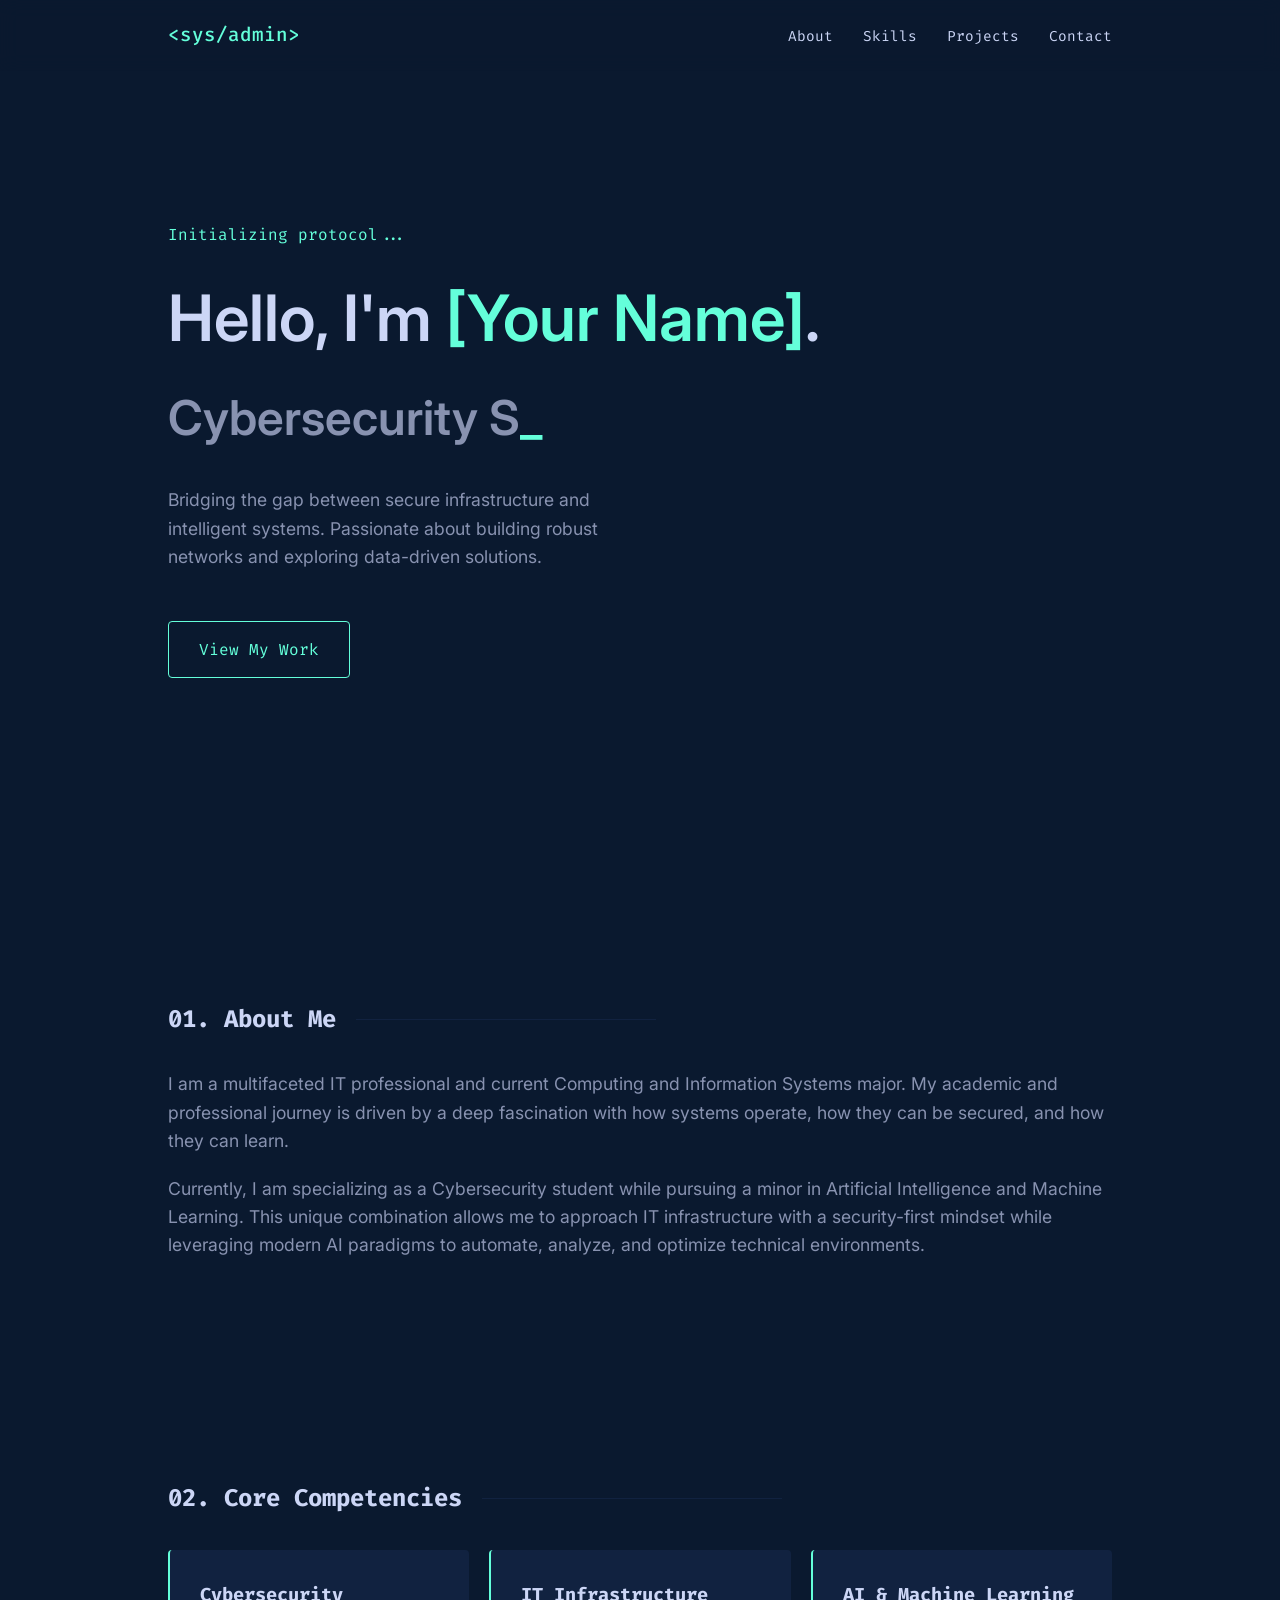
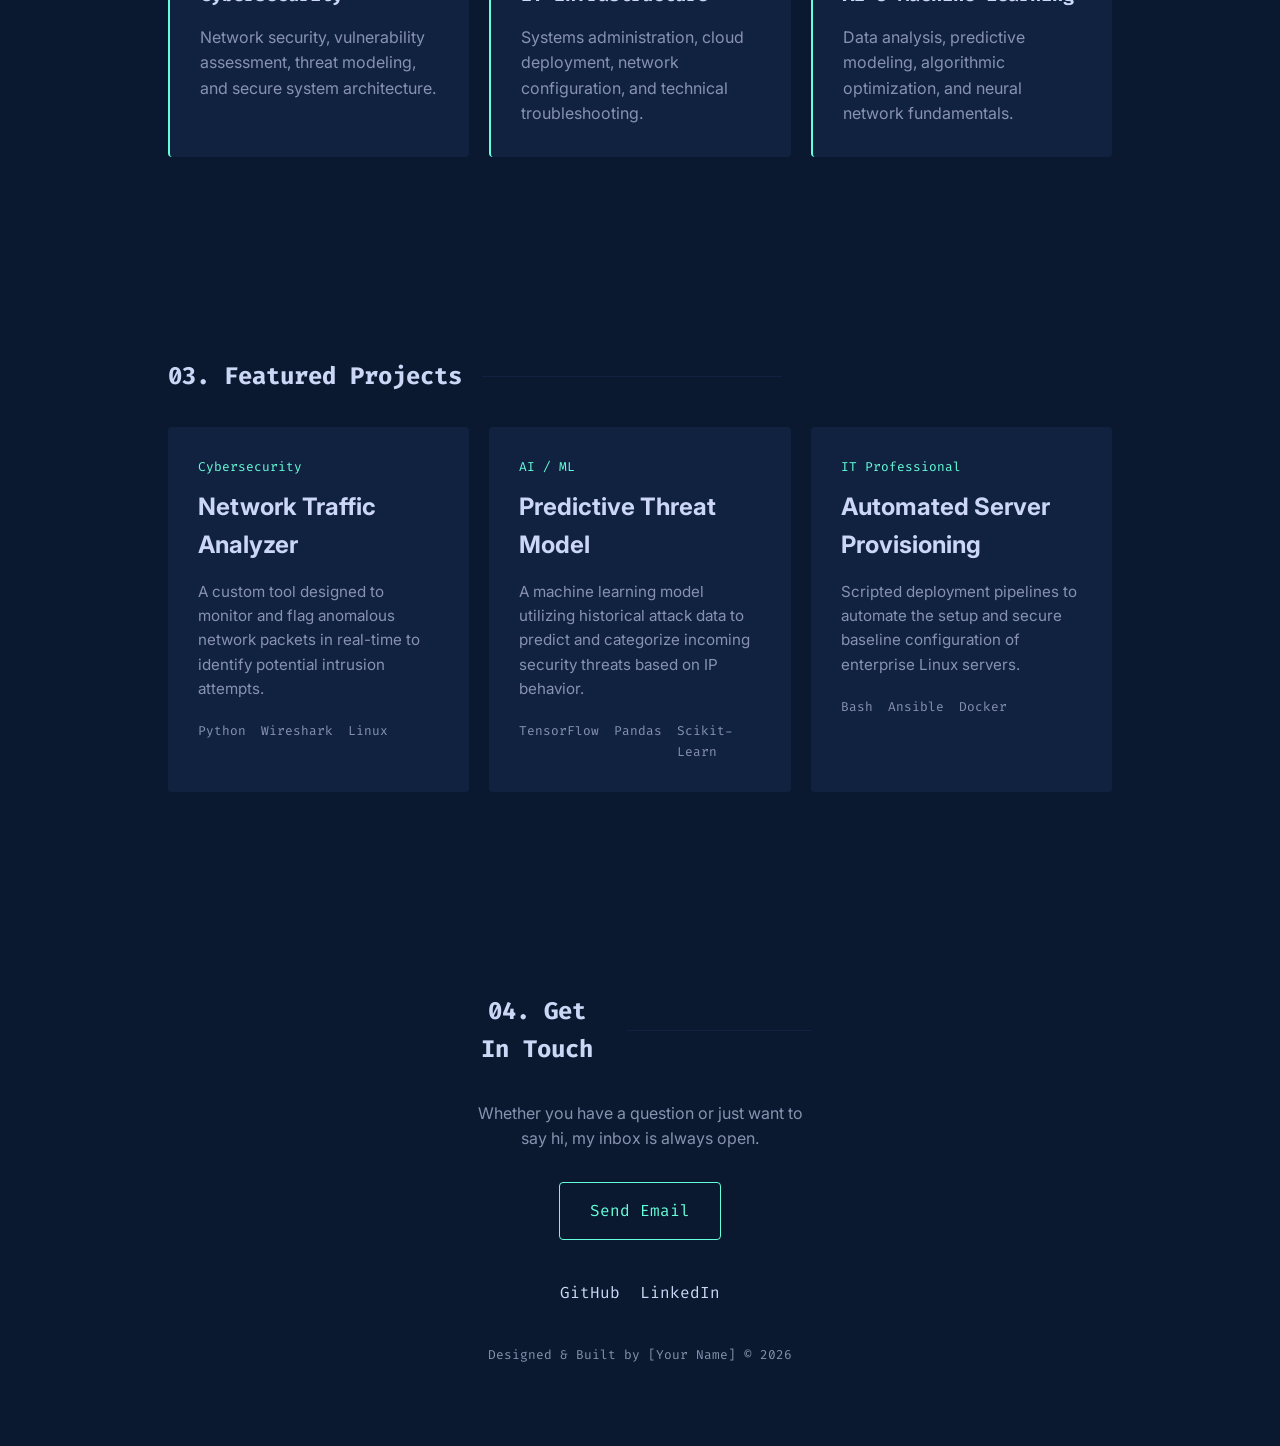
==== index.html @ fa355be0 "Add files via upload" ====
<!DOCTYPE html>
<html lang="en">
<head>
    <meta charset="UTF-8">
    <meta name="viewport" content="width=device-width, initial-scale=1.0">
    <title>Portfolio | Tech Professional</title>
    <link rel="stylesheet" href="style.css">
    <link href="https://fonts.googleapis.com/css2?family=Fira+Code:wght@400;500&family=Inter:wght@300;400;600&display=swap" rel="stylesheet">
</head>
<body>
    <nav class="navbar">
        <div class="nav-content">
            <div class="logo">&lt;sys/admin&gt;</div>
            <ul class="nav-links">
                <li><a href="#about">About</a></li>
                <li><a href="#skills">Skills</a></li>
                <li><a href="#projects">Projects</a></li>
                <li><a href="#contact">Contact</a></li>
            </ul>
        </div>
    </nav>

    <header id="home" class="hero">
        <div class="hero-content">
            <p class="greeting">Initializing protocol...</p>
            <h1 class="name">Hello, I'm <span class="highlight">[Your Name]</span>.</h1>
            <h2 class="role"><span id="typewriter"></span><span class="cursor">_</span></h2>
            <p class="summary">
                Bridging the gap between secure infrastructure and intelligent systems. 
                Passionate about building robust networks and exploring data-driven solutions.
            </p>
            <a href="#projects" class="btn">View My Work</a>
        </div>
    </header>

    <section id="about" class="section">
        <h2 class="section-title">01. About Me</h2>
        <div class="about-content">
            <div class="about-text">
                <p>I am a multifaceted IT professional and current Computing and Information Systems major. My academic and professional journey is driven by a deep fascination with how systems operate, how they can be secured, and how they can learn.</p>
                <p>Currently, I am specializing as a Cybersecurity student while pursuing a minor in Artificial Intelligence and Machine Learning. This unique combination allows me to approach IT infrastructure with a security-first mindset while leveraging modern AI paradigms to automate, analyze, and optimize technical environments.</p>
            </div>
        </div>
    </section>

    <section id="skills" class="section">
        <h2 class="section-title">02. Core Competencies</h2>
        <div class="skills-grid">
            <div class="skill-card">
                <h3>Cybersecurity</h3>
                <p>Network security, vulnerability assessment, threat modeling, and secure system architecture.</p>
            </div>
            <div class="skill-card">
                <h3>IT Infrastructure</h3>
                <p>Systems administration, cloud deployment, network configuration, and technical troubleshooting.</p>
            </div>
            <div class="skill-card">
                <h3>AI & Machine Learning</h3>
                <p>Data analysis, predictive modeling, algorithmic optimization, and neural network fundamentals.</p>
            </div>
        </div>
    </section>

    <section id="projects" class="section">
        <h2 class="section-title">03. Featured Projects</h2>
        <div class="projects-grid">
            <div class="project-card">
                <div class="project-content">
                    <p class="project-category">Cybersecurity</p>
                    <h3 class="project-title">Network Traffic Analyzer</h3>
                    <p class="project-desc">A custom tool designed to monitor and flag anomalous network packets in real-time to identify potential intrusion attempts.</p>
                    <ul class="project-tech">
                        <li>Python</li>
                        <li>Wireshark</li>
                        <li>Linux</li>
                    </ul>
                </div>
            </div>
            <div class="project-card">
                <div class="project-content">
                    <p class="project-category">AI / ML</p>
                    <h3 class="project-title">Predictive Threat Model</h3>
                    <p class="project-desc">A machine learning model utilizing historical attack data to predict and categorize incoming security threats based on IP behavior.</p>
                    <ul class="project-tech">
                        <li>TensorFlow</li>
                        <li>Pandas</li>
                        <li>Scikit-Learn</li>
                    </ul>
                </div>
            </div>
            <div class="project-card">
                <div class="project-content">
                    <p class="project-category">IT Professional</p>
                    <h3 class="project-title">Automated Server Provisioning</h3>
                    <p class="project-desc">Scripted deployment pipelines to automate the setup and secure baseline configuration of enterprise Linux servers.</p>
                    <ul class="project-tech">
                        <li>Bash</li>
                        <li>Ansible</li>
                        <li>Docker</li>
                    </ul>
                </div>
            </div>
        </div>
    </section>

    <footer id="contact">
        <h2 class="section-title">04. Get In Touch</h2>
        <p>Whether you have a question or just want to say hi, my inbox is always open.</p>
        <a href="mailto:your.email@example.com" class="btn">Send Email</a>
        
        <div class="social-links">
            <a href="https://github.com/yourusername" target="_blank" rel="noopener noreferrer">GitHub</a>
            <a href="https://linkedin.com/in/yourusername" target="_blank" rel="noopener noreferrer">LinkedIn</a>
        </div>
        
        <p class="copyright">
            Designed & Built by [Your Name] &copy; <span id="year"></span>
        </p>
    </footer>

    <script src="script.js"></script>
</body>
</html>
---- style.css ----
:root {
    --bg-color: #0a192f;
    --text-main: #ccd6f6;
    --text-muted: #8892b0;
    --accent: #64ffda;
    --card-bg: #112240;
    --font-mono: 'Fira Code', monospace;
    --font-sans: 'Inter', sans-serif;
}

* {
    margin: 0;
    padding: 0;
    box-sizing: border-box;
}

html {
    scroll-behavior: smooth;
}

body {
    background-color: var(--bg-color);
    color: var(--text-main);
    font-family: var(--font-sans);
    line-height: 1.6;
}

h1, h2, h3 {
    color: var(--text-main);
}

.highlight {
    color: var(--accent);
}

.section-title {
    font-family: var(--font-mono);
    font-size: 1.5rem;
    color: var(--text-main);
    margin-bottom: 2rem;
    display: flex;
    align-items: center;
}

.section-title::after {
    content: "";
    display: block;
    height: 1px;
    width: 300px;
    background-color: var(--card-bg);
    margin-left: 20px;
}

.section {
    padding: 100px 10%;
    max-width: 1200px;
    margin: 0 auto;
}

.navbar {
    position: fixed;
    top: 0;
    width: 100%;
    background-color: rgba(10, 25, 47, 0.9);
    backdrop-filter: blur(10px);
    z-index: 100;
    padding: 20px 0;
}

.nav-content {
    display: flex;
    justify-content: space-between;
    align-items: center;
    max-width: 1200px;
    margin: 0 auto;
    padding: 0 10%;
}

.logo {
    font-family: var(--font-mono);
    color: var(--accent);
    font-size: 1.2rem;
    font-weight: 500;
}

.nav-links {
    display: flex;
    list-style: none;
    gap: 30px;
}

.nav-links a {
    color: var(--text-main);
    text-decoration: none;
    font-family: var(--font-mono);
    font-size: 0.9rem;
    transition: color 0.3s;
}

.nav-links a:hover {
    color: var(--accent);
}

.hero {
    height: 100vh;
    display: flex;
    align-items: center;
    padding: 0 10%;
    max-width: 1200px;
    margin: 0 auto;
}

.hero-content {
    max-width: 700px;
}

.greeting {
    font-family: var(--font-mono);
    color: var(--accent);
    margin-bottom: 20px;
}

.name {
    font-size: 4rem;
    font-weight: 600;
    margin-bottom: 10px;
}

.role {
    font-size: 3rem;
    color: var(--text-muted);
    margin-bottom: 30px;
    font-weight: 600;
}

.cursor {
    color: var(--accent);
    animation: blink 1s step-start infinite;
}

@keyframes blink {
    50% { opacity: 0; }
}

.summary {
    color: var(--text-muted);
    font-size: 1.1rem;
    margin-bottom: 50px;
    max-width: 500px;
}

.btn {
    display: inline-block;
    padding: 15px 30px;
    border: 1px solid var(--accent);
    color: var(--accent);
    text-decoration: none;
    font-family: var(--font-mono);
    border-radius: 4px;
    transition: all 0.3s;
}

.btn:hover {
    background-color: rgba(100, 255, 218, 0.1);
}

.about-text {
    color: var(--text-muted);
    font-size: 1.1rem;
}

.about-text p {
    margin-bottom: 20px;
}

.skills-grid {
    display: grid;
    grid-template-columns: repeat(auto-fit, minmax(300px, 1fr));
    gap: 20px;
}

.skill-card {
    background-color: var(--card-bg);
    padding: 30px;
    border-radius: 4px;
    border-left: 2px solid var(--accent);
}

.skill-card h3 {
    margin-bottom: 15px;
    font-family: var(--font-mono);
}

.skill-card p {
    color: var(--text-muted);
}

.projects-grid {
    display: grid;
    grid-template-columns: repeat(auto-fit, minmax(300px, 1fr));
    gap: 20px;
}

.project-card {
    background-color: var(--card-bg);
    padding: 30px;
    border-radius: 4px;
    transition: transform 0.3s;
}

.project-card:hover {
    transform: translateY(-5px);
}

.project-category {
    font-family: var(--font-mono);
    color: var(--accent);
    font-size: 0.8rem;
    margin-bottom: 10px;
}

.project-title {
    font-size: 1.5rem;
    margin-bottom: 15px;
}

.project-desc {
    color: var(--text-muted);
    margin-bottom: 20px;
    font-size: 0.95rem;
}

.project-tech {
    display: flex;
    gap: 15px;
    list-style: none;
    font-family: var(--font-mono);
    font-size: 0.8rem;
    color: var(--text-muted);
}

footer {
    text-align: center;
    padding: 100px 10% 50px;
    max-width: 600px;
    margin: 0 auto;
}

footer p {
    color: var(--text-muted);
    margin-bottom: 30px;
}

.social-links {
    margin: 40px 0;
    display: flex;
    justify-content: center;
    gap: 20px;
}

.social-links a {
    color: var(--text-main);
    text-decoration: none;
    font-family: var(--font-mono);
    transition: color 0.3s;
}

.social-links a:hover {
    color: var(--accent);
}

.copyright {
    font-family: var(--font-mono);
    font-size: 0.8rem;
}

@media (max-width: 768px) {
    .nav-links { display: none; }
    .name { font-size: 3rem; }
    .role { font-size: 2rem; }
    .section-title::after { width: 100px; }
}
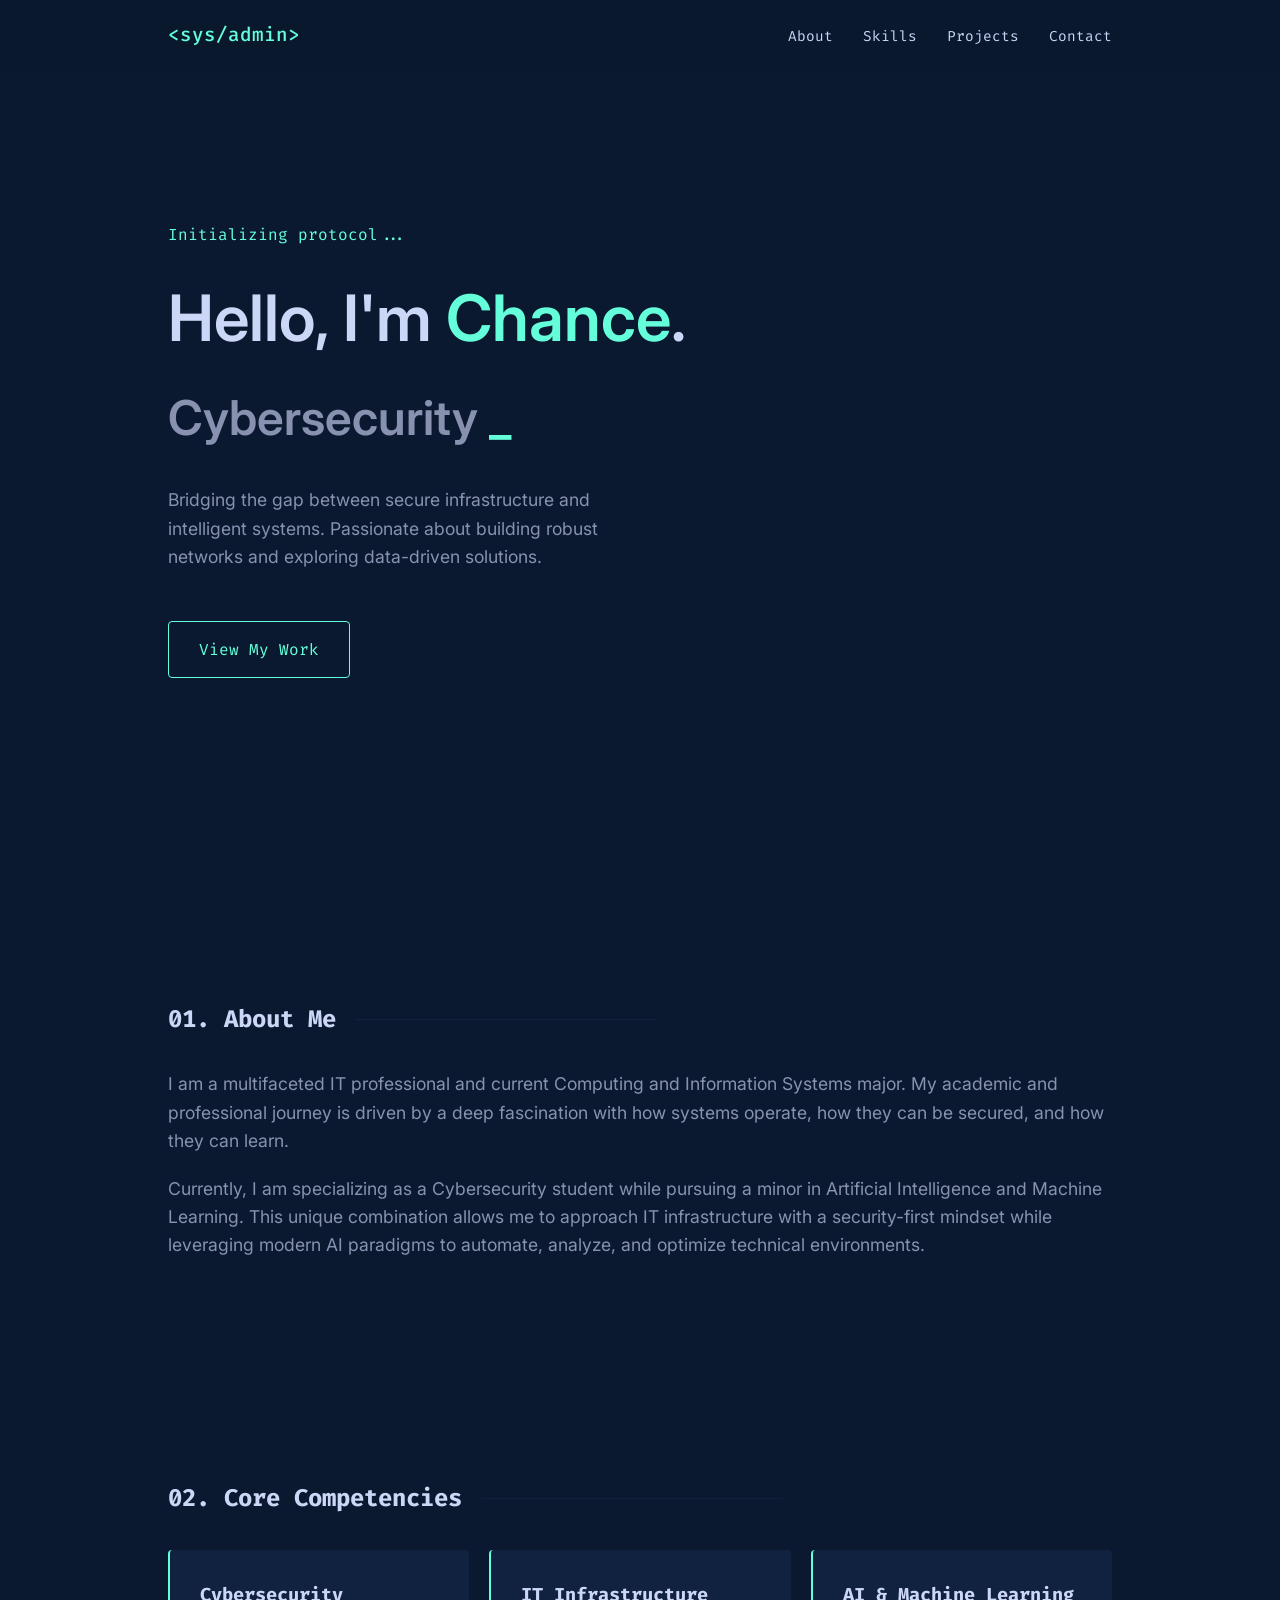
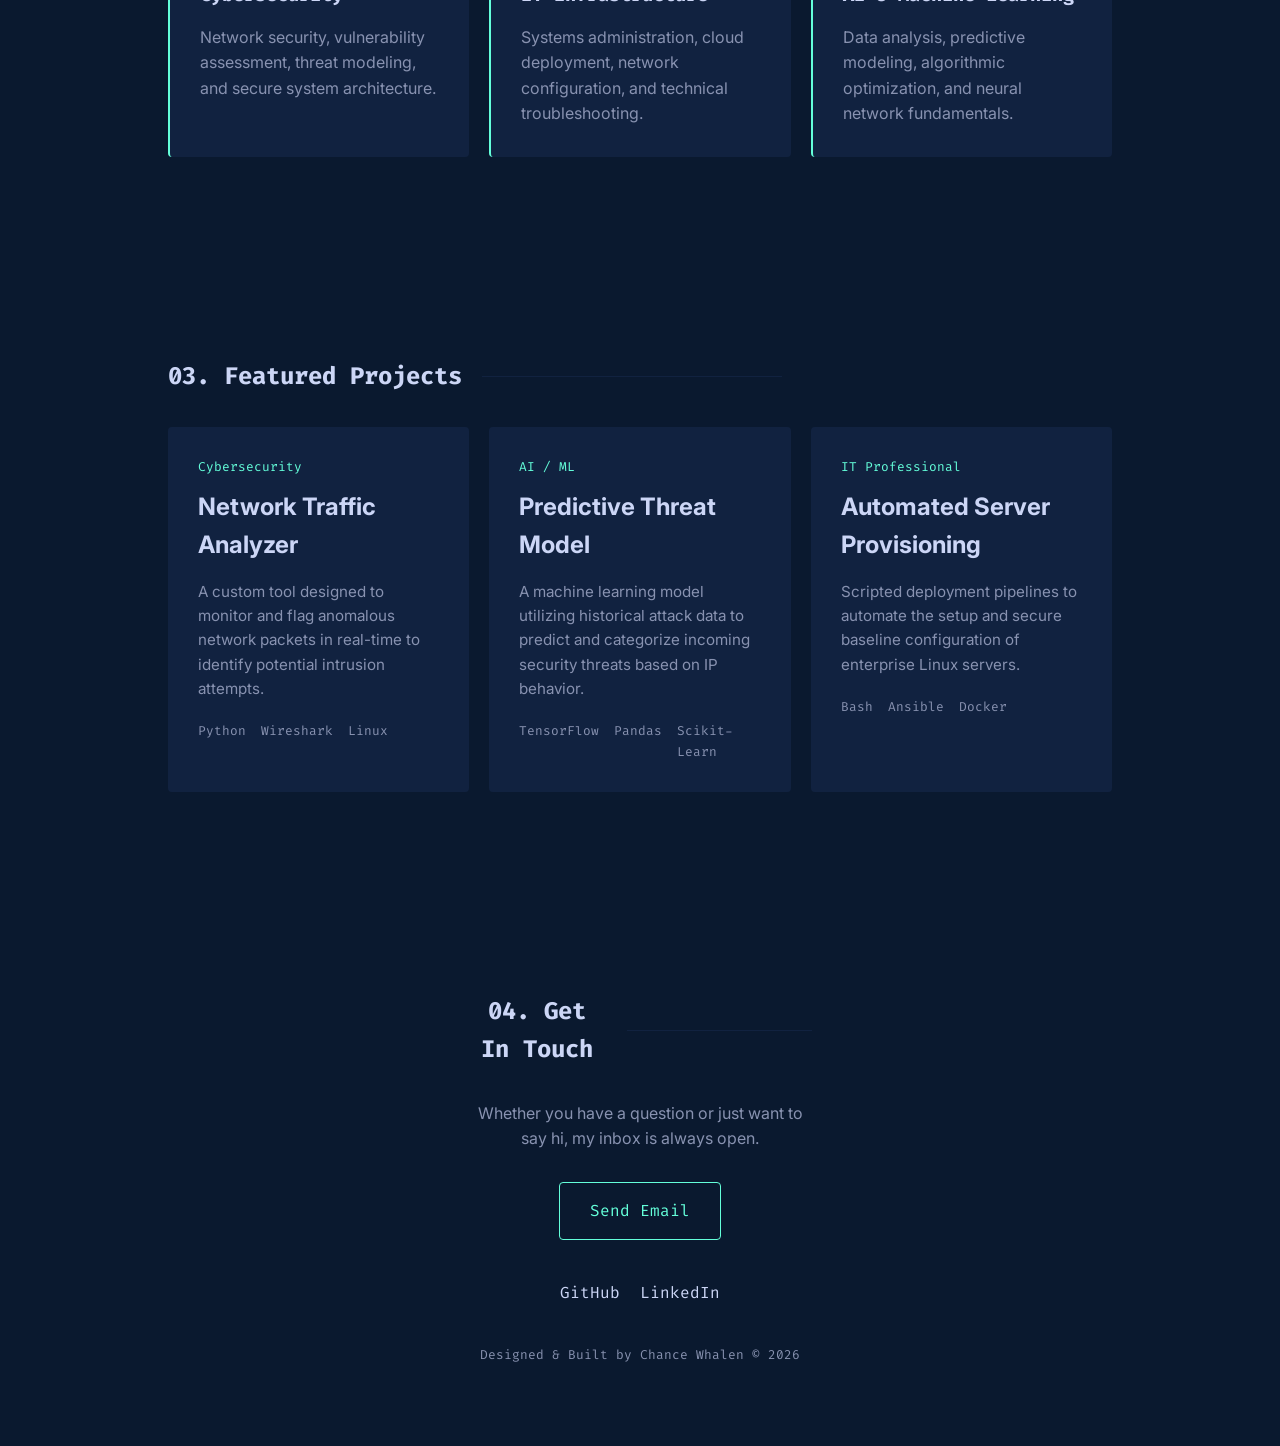
==== commit d564e075: "Add files via upload" ====
--- a/index.html
+++ b/index.html
@@ -23,7 +23,7 @@
     <header id="home" class="hero">
         <div class="hero-content">
             <p class="greeting">Initializing protocol...</p>
-            <h1 class="name">Hello, I'm <span class="highlight">[Your Name]</span>.</h1>
+            <h1 class="name">Hello, I'm <span class="highlight">Chance</span>.</h1>
             <h2 class="role"><span id="typewriter"></span><span class="cursor">_</span></h2>
             <p class="summary">
                 Bridging the gap between secure infrastructure and intelligent systems. 
@@ -106,15 +106,15 @@
     <footer id="contact">
         <h2 class="section-title">04. Get In Touch</h2>
         <p>Whether you have a question or just want to say hi, my inbox is always open.</p>
-        <a href="mailto:your.email@example.com" class="btn">Send Email</a>
+        <a href="mailto:ingersoll.chance@gmail.com" class="btn">Send Email</a>
         
         <div class="social-links">
-            <a href="https://github.com/yourusername" target="_blank" rel="noopener noreferrer">GitHub</a>
-            <a href="https://linkedin.com/in/yourusername" target="_blank" rel="noopener noreferrer">LinkedIn</a>
+            <a href="https://github.com/chance-ing" target="_blank" rel="noopener noreferrer">GitHub</a>
+            <a href="https://linkedin.com/in/chancewhalen" target="_blank" rel="noopener noreferrer">LinkedIn</a>
         </div>
         
         <p class="copyright">
-            Designed & Built by [Your Name] &copy; <span id="year"></span>
+            Designed & Built by Chance Whalen &copy; <span id="year"></span>
         </p>
     </footer>
 
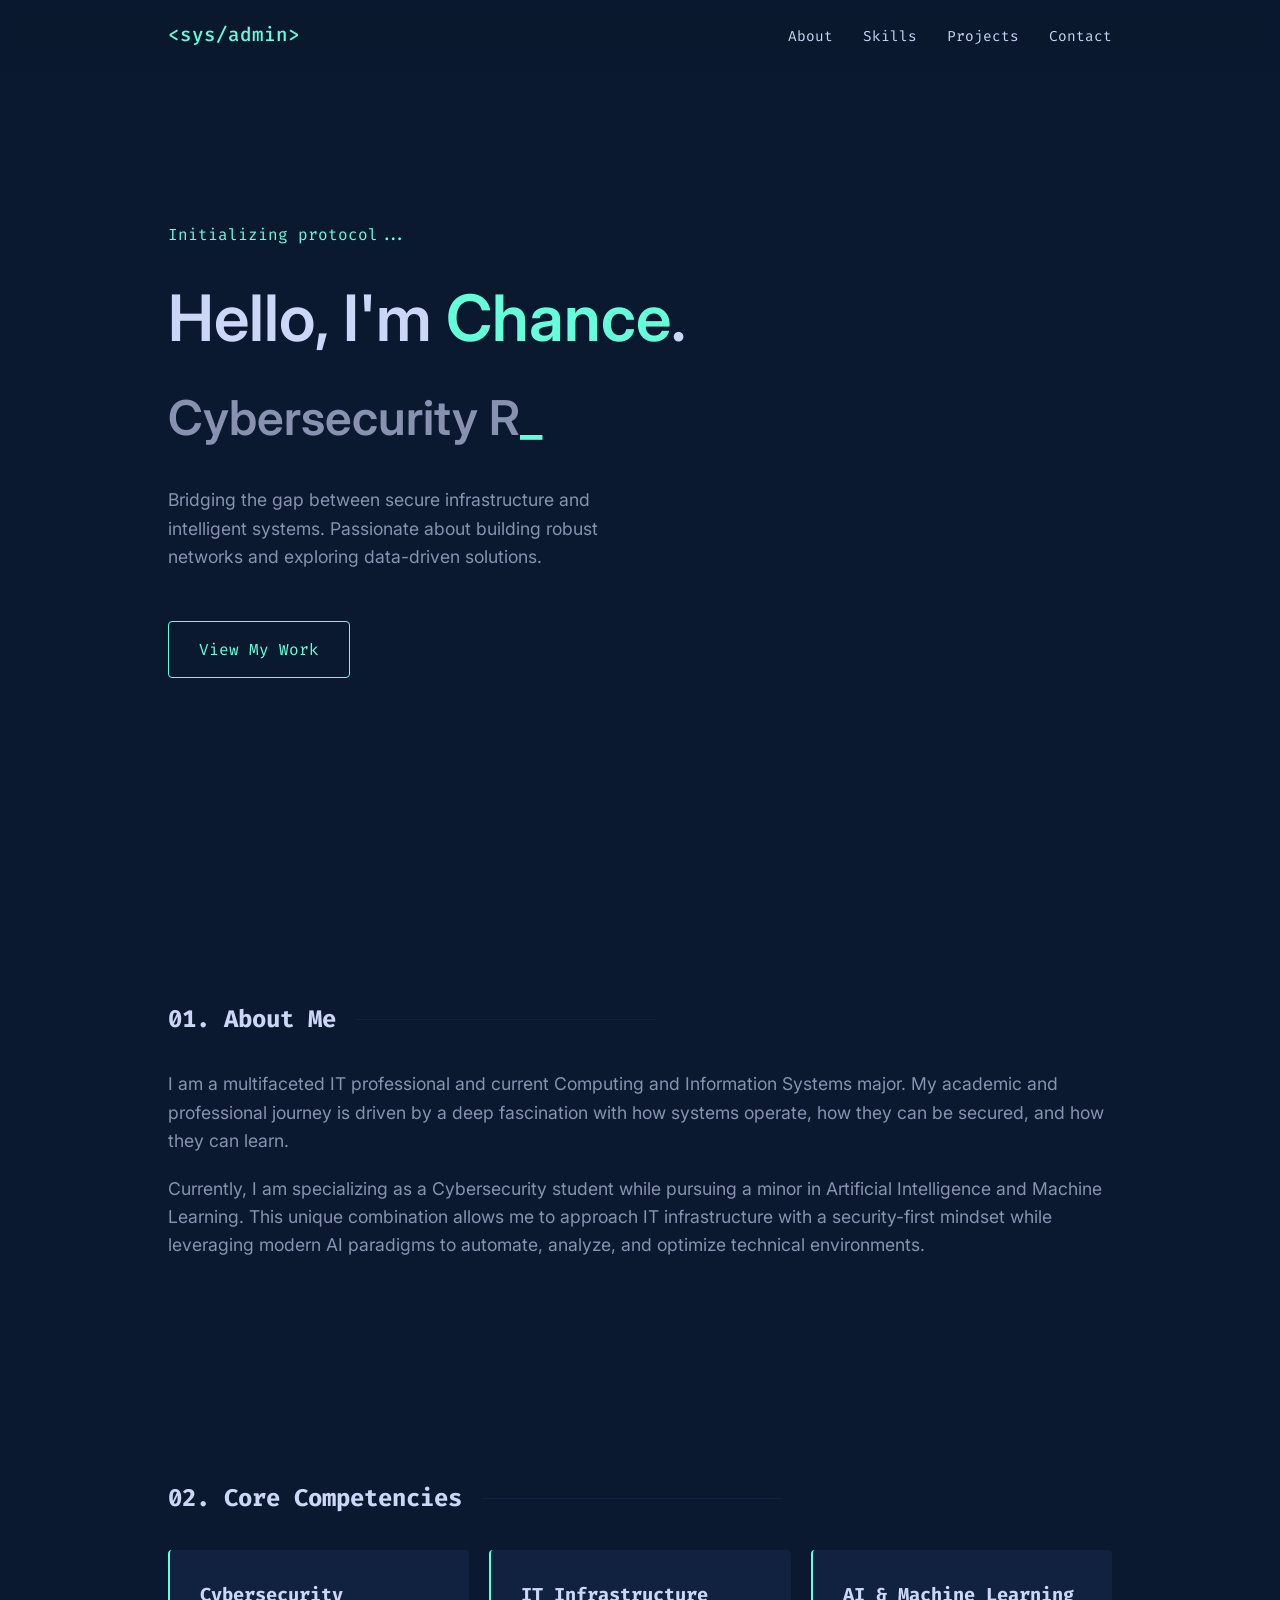
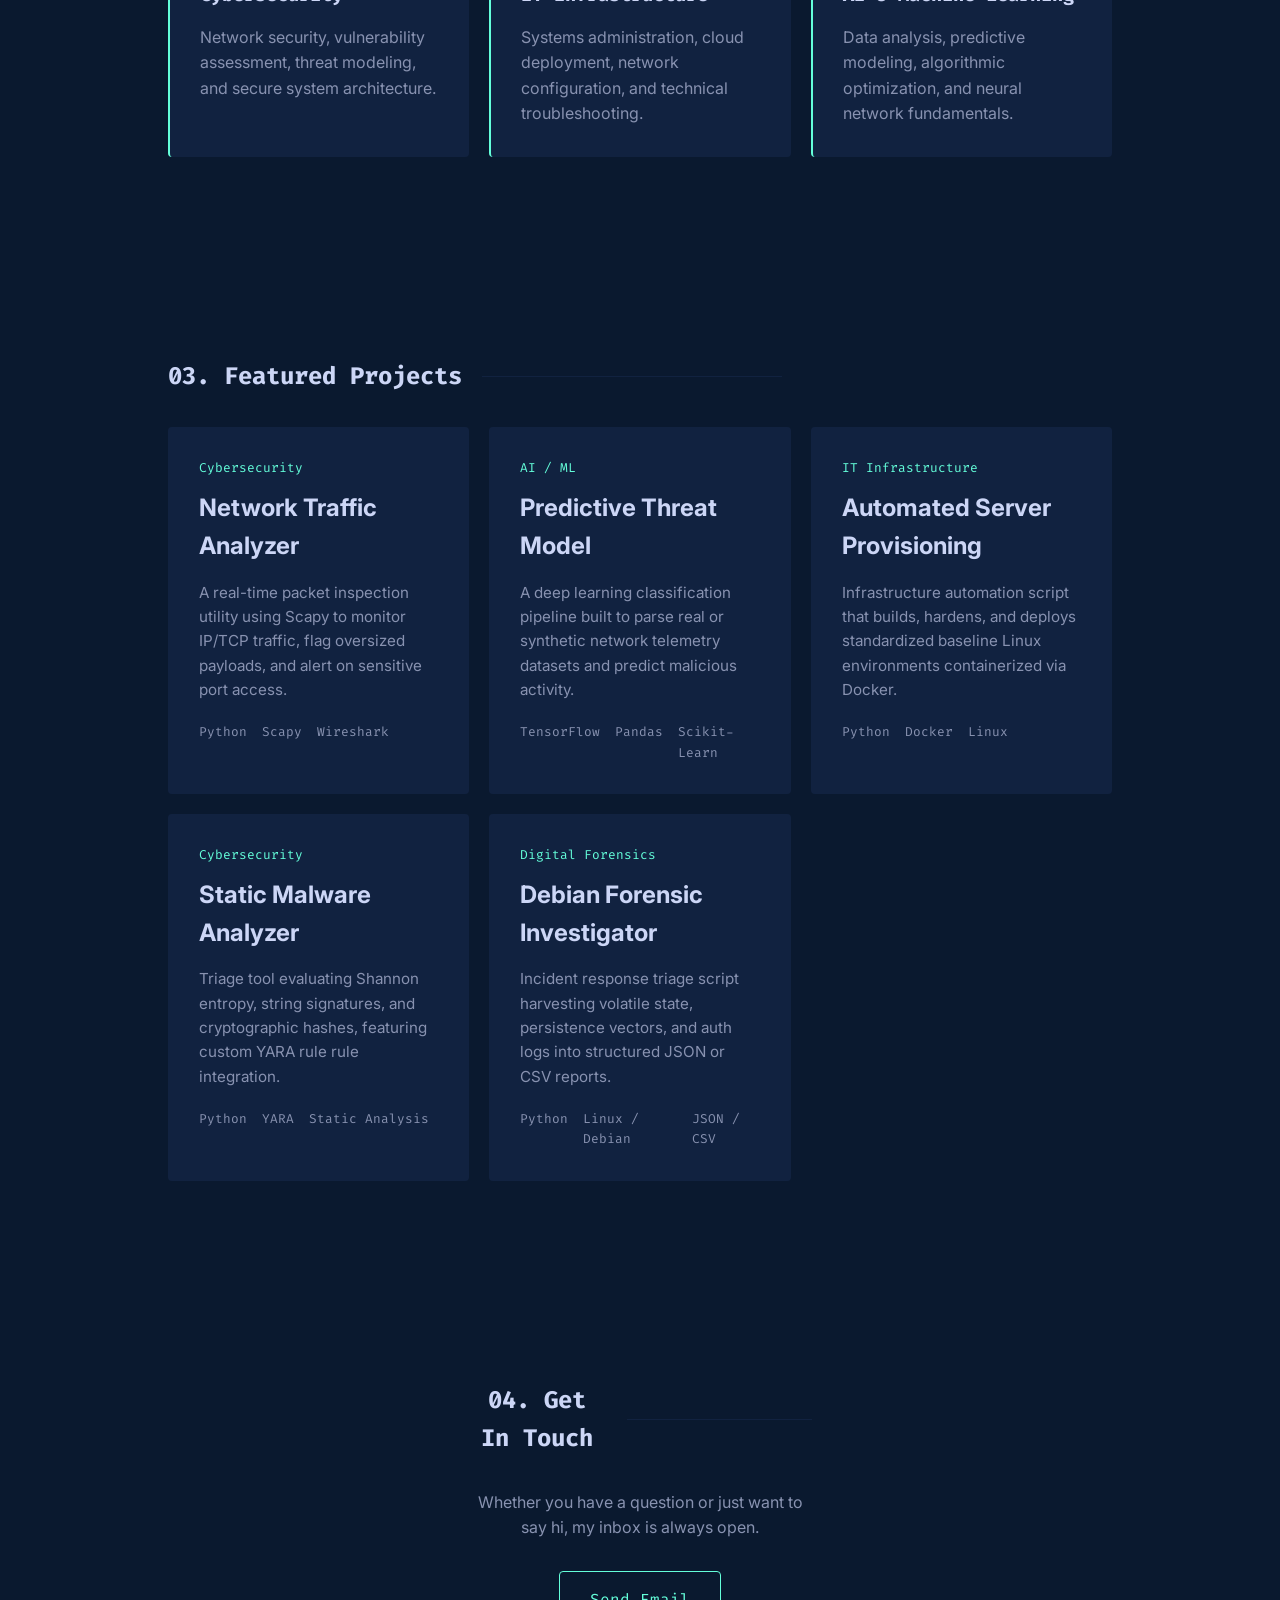
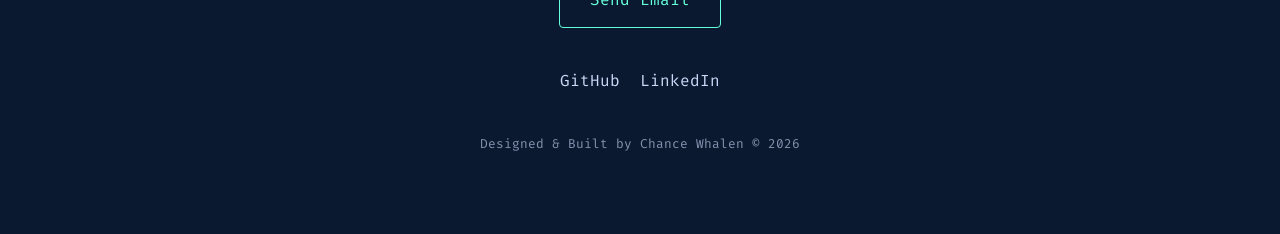
==== commit bee66637: "Add files via upload" ====
--- a/index.html
+++ b/index.html
@@ -64,42 +64,72 @@
     <section id="projects" class="section">
         <h2 class="section-title">03. Featured Projects</h2>
         <div class="projects-grid">
-            <div class="project-card">
+            
+            <a href="https://github.com/Chance-Ing/Network-Analyzer" target="_blank" rel="noopener noreferrer" class="project-card">
                 <div class="project-content">
                     <p class="project-category">Cybersecurity</p>
                     <h3 class="project-title">Network Traffic Analyzer</h3>
-                    <p class="project-desc">A custom tool designed to monitor and flag anomalous network packets in real-time to identify potential intrusion attempts.</p>
+                    <p class="project-desc">A real-time packet inspection utility using Scapy to monitor IP/TCP traffic, flag oversized payloads, and alert on sensitive port access.</p>
                     <ul class="project-tech">
                         <li>Python</li>
+                        <li>Scapy</li>
                         <li>Wireshark</li>
-                        <li>Linux</li>
                     </ul>
                 </div>
-            </div>
-            <div class="project-card">
+            </a>
+
+            <a href="https://github.com/Chance-Ing/Predictive-Threat-Model" target="_blank" rel="noopener noreferrer" class="project-card">
                 <div class="project-content">
                     <p class="project-category">AI / ML</p>
                     <h3 class="project-title">Predictive Threat Model</h3>
-                    <p class="project-desc">A machine learning model utilizing historical attack data to predict and categorize incoming security threats based on IP behavior.</p>
+                    <p class="project-desc">A deep learning classification pipeline built to parse real or synthetic network telemetry datasets and predict malicious activity.</p>
                     <ul class="project-tech">
                         <li>TensorFlow</li>
                         <li>Pandas</li>
                         <li>Scikit-Learn</li>
                     </ul>
                 </div>
-            </div>
-            <div class="project-card">
+            </a>
+
+            <a href="https://github.com/Chance-Ing/Automated-Secure-Server-Provisioner" target="_blank" rel="noopener noreferrer" class="project-card">
                 <div class="project-content">
-                    <p class="project-category">IT Professional</p>
+                    <p class="project-category">IT Infrastructure</p>
                     <h3 class="project-title">Automated Server Provisioning</h3>
-                    <p class="project-desc">Scripted deployment pipelines to automate the setup and secure baseline configuration of enterprise Linux servers.</p>
+                    <p class="project-desc">Infrastructure automation script that builds, hardens, and deploys standardized baseline Linux environments containerized via Docker.</p>
                     <ul class="project-tech">
-                        <li>Bash</li>
-                        <li>Ansible</li>
+                        <li>Python</li>
                         <li>Docker</li>
+                        <li>Linux</li>
                     </ul>
                 </div>
-            </div>
+            </a>
+
+            <a href="https://github.com/Chance-Ing/Malware-Analyzer" target="_blank" rel="noopener noreferrer" class="project-card">
+                <div class="project-content">
+                    <p class="project-category">Cybersecurity</p>
+                    <h3 class="project-title">Static Malware Analyzer</h3>
+                    <p class="project-desc">Triage tool evaluating Shannon entropy, string signatures, and cryptographic hashes, featuring custom YARA rule rule integration.</p>
+                    <ul class="project-tech">
+                        <li>Python</li>
+                        <li>YARA</li>
+                        <li>Static Analysis</li>
+                    </ul>
+                </div>
+            </a>
+
+            <a href="https://github.com/Chance-Ing/Linux-Forensic-Tool" target="_blank" rel="noopener noreferrer" class="project-card">
+                <div class="project-content">
+                    <p class="project-category">Digital Forensics</p>
+                    <h3 class="project-title">Debian Forensic Investigator</h3>
+                    <p class="project-desc">Incident response triage script harvesting volatile state, persistence vectors, and auth logs into structured JSON or CSV reports.</p>
+                    <ul class="project-tech">
+                        <li>Python</li>
+                        <li>Linux / Debian</li>
+                        <li>JSON / CSV</li>
+                    </ul>
+                </div>
+            </a>
+
         </div>
     </section>
 
--- a/style.css
+++ b/style.css
@@ -200,16 +200,23 @@
     grid-template-columns: repeat(auto-fit, minmax(300px, 1fr));
     gap: 20px;
 }
+a.project-card {
+    text-decoration: none;
+    color: inherit;
+    display: block;
+}
 
 .project-card {
     background-color: var(--card-bg);
     padding: 30px;
     border-radius: 4px;
-    transition: transform 0.3s;
+    transition: transform 0.3s, border-color 0.3s;
+    border: 1px solid transparent;
 }
 
 .project-card:hover {
     transform: translateY(-5px);
+    border-color: var(--accent);
 }
 
 .project-category {
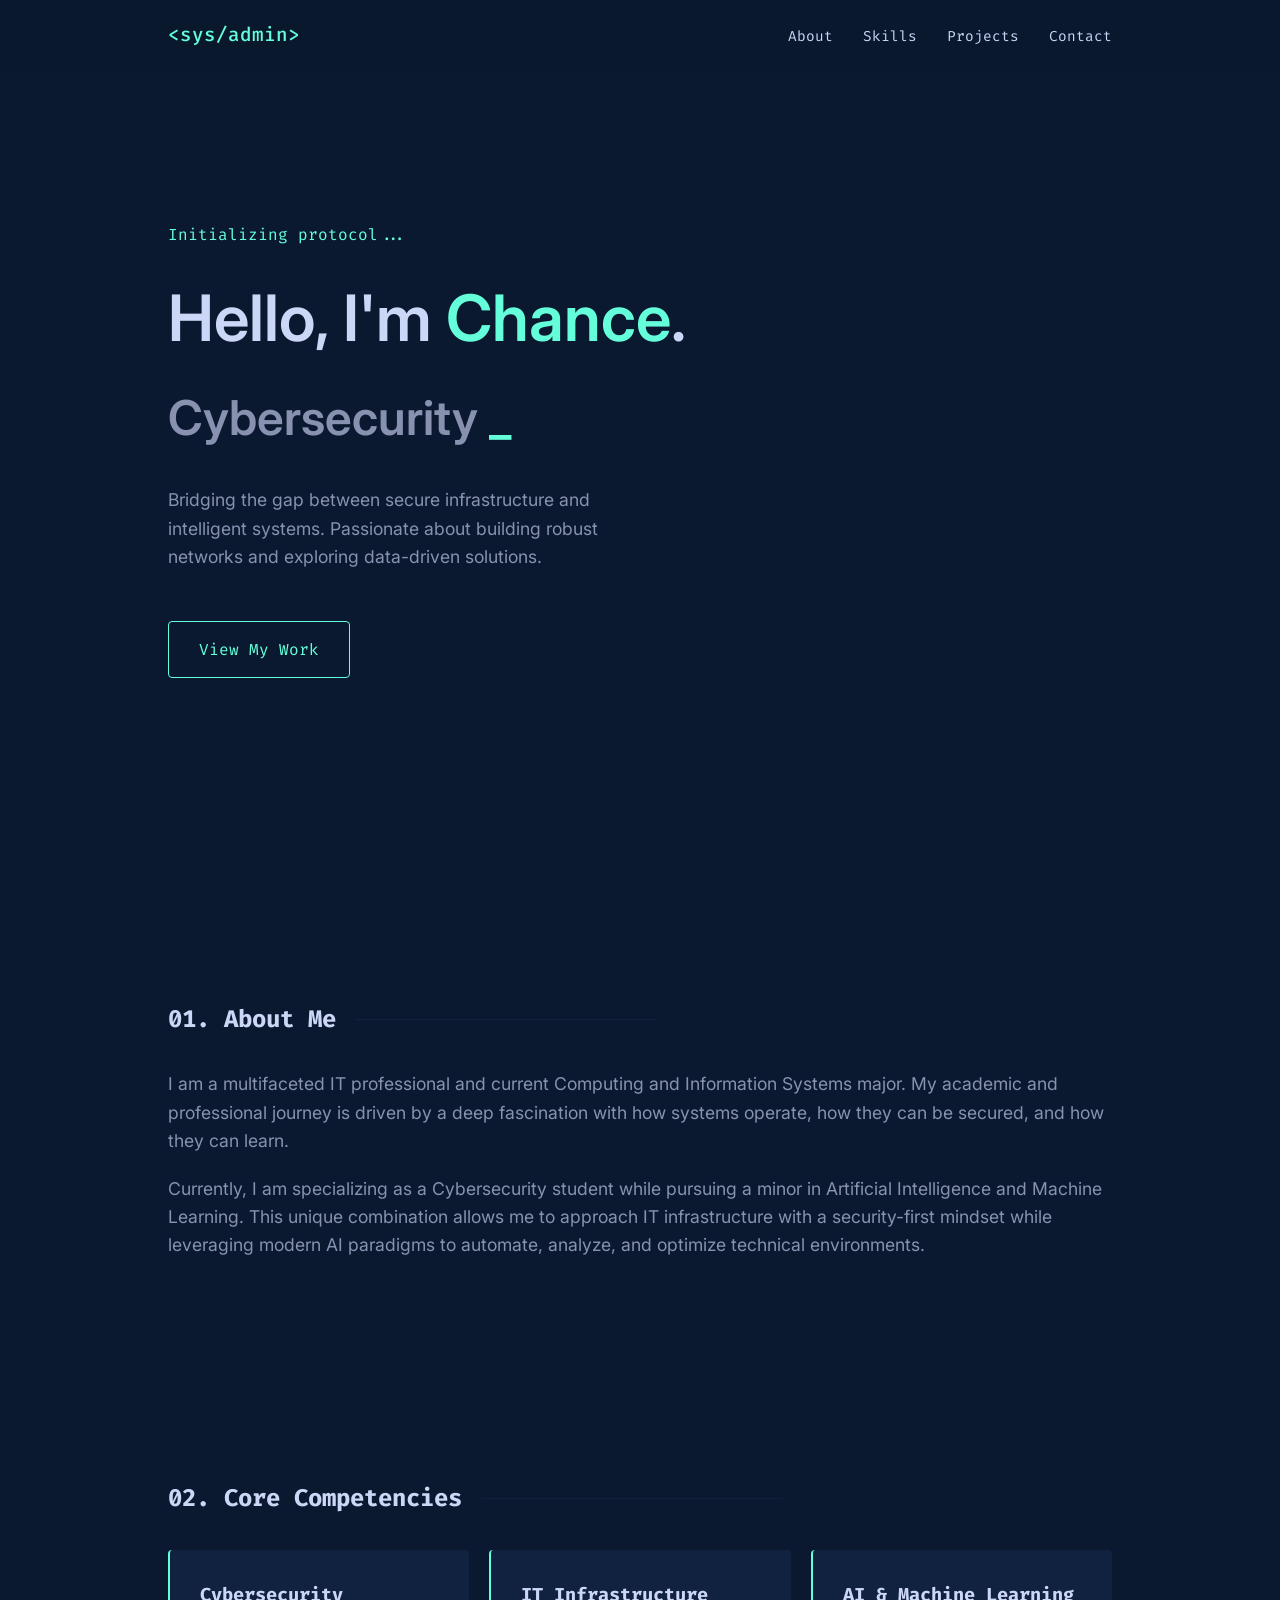
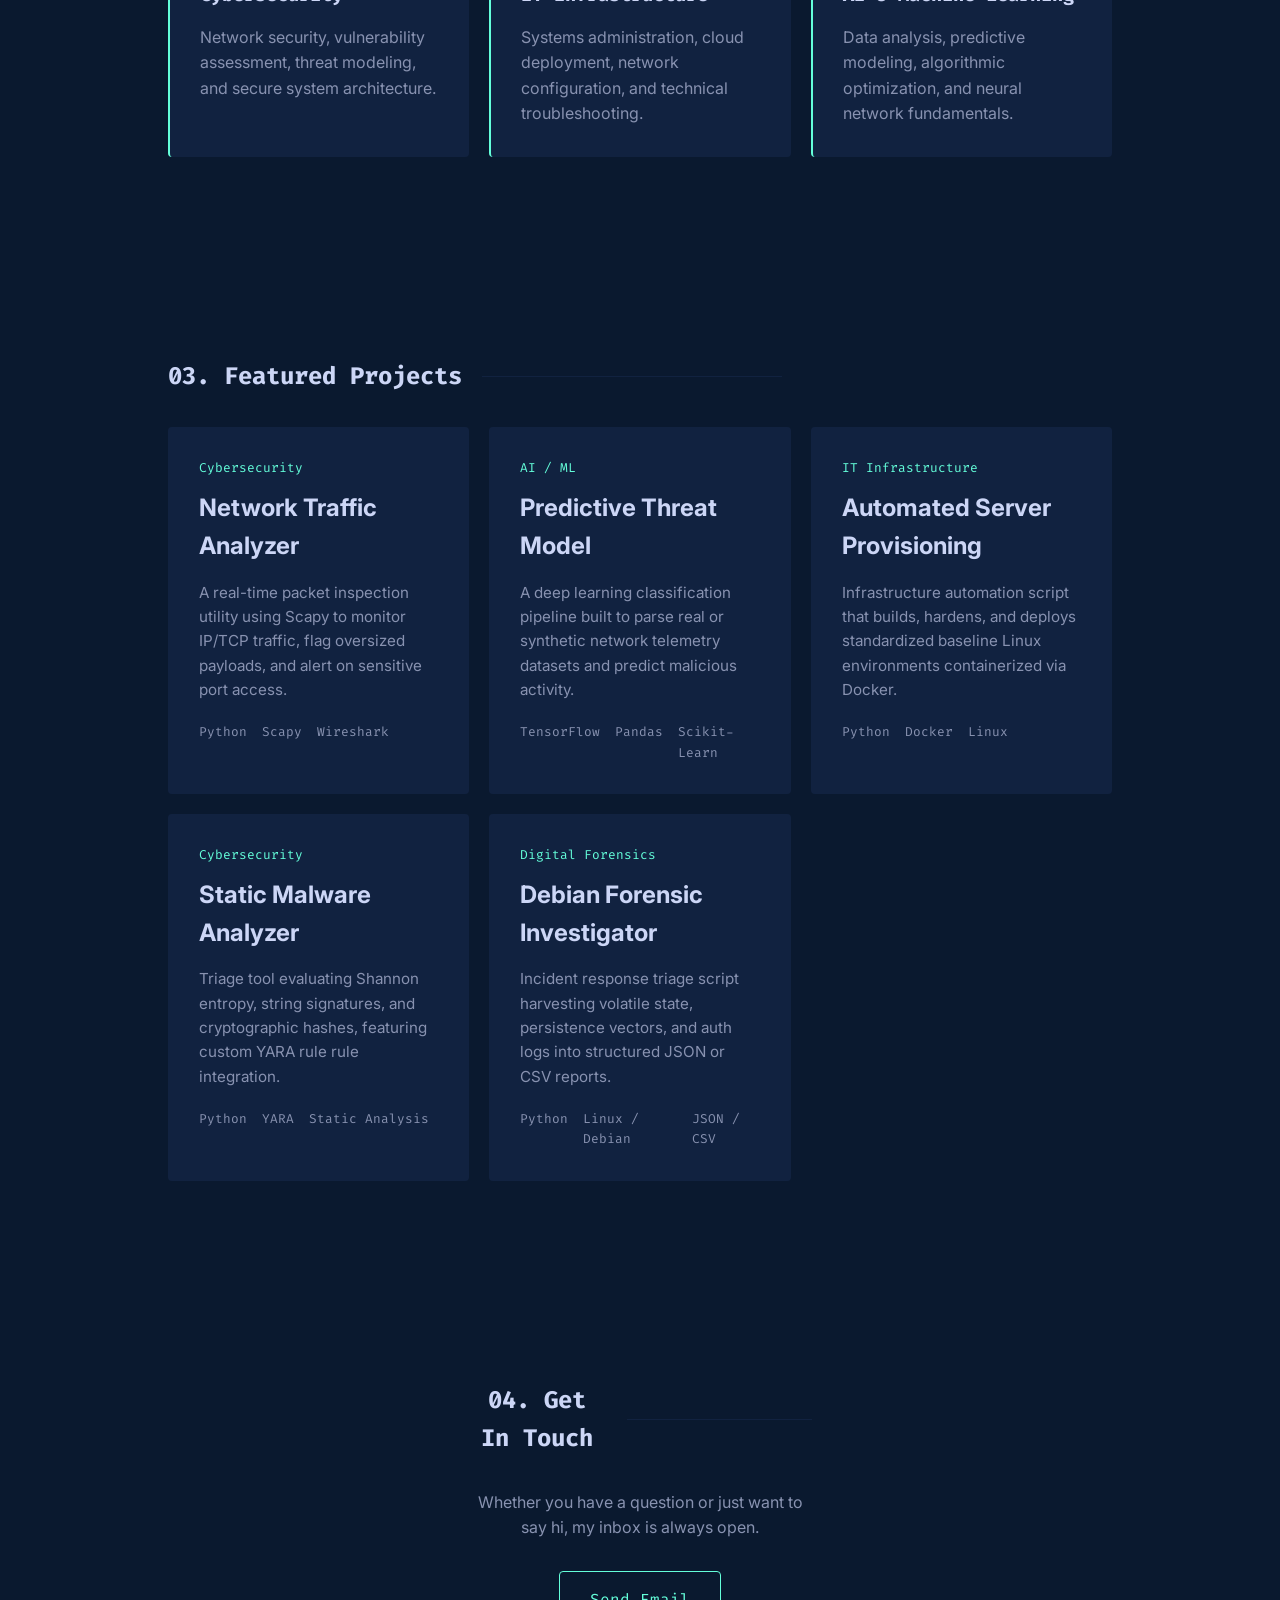
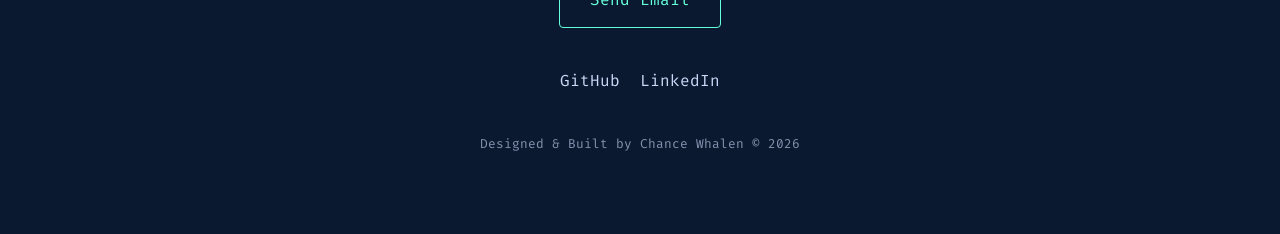
==== commit 3bd3faa3: "Update index.html" ====
--- a/index.html
+++ b/index.html
@@ -3,7 +3,7 @@
 <head>
     <meta charset="UTF-8">
     <meta name="viewport" content="width=device-width, initial-scale=1.0">
-    <title>Portfolio | Tech Professional</title>
+    <title>Chance Whalen | Portfolio</title>
     <link rel="stylesheet" href="style.css">
     <link href="https://fonts.googleapis.com/css2?family=Fira+Code:wght@400;500&family=Inter:wght@300;400;600&display=swap" rel="stylesheet">
 </head>
@@ -150,4 +150,4 @@
 
     <script src="script.js"></script>
 </body>
-</html>+</html>
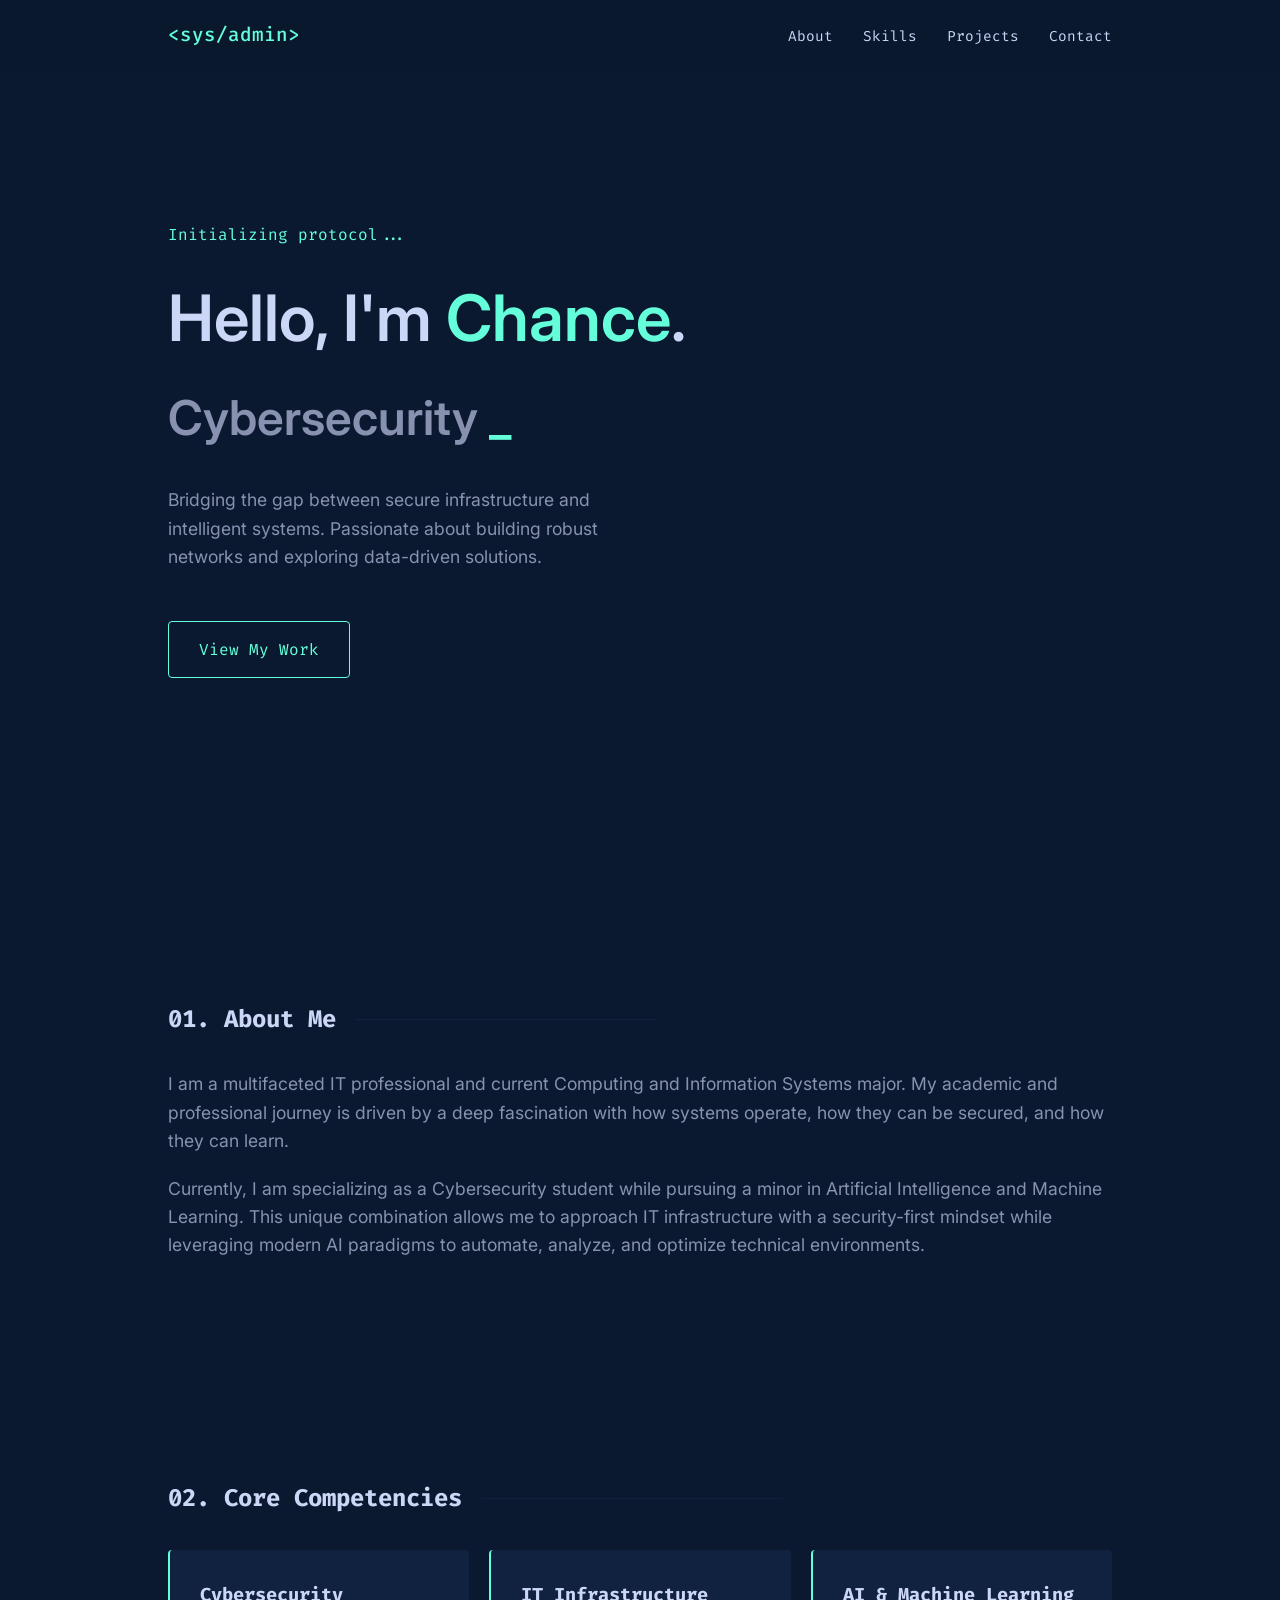
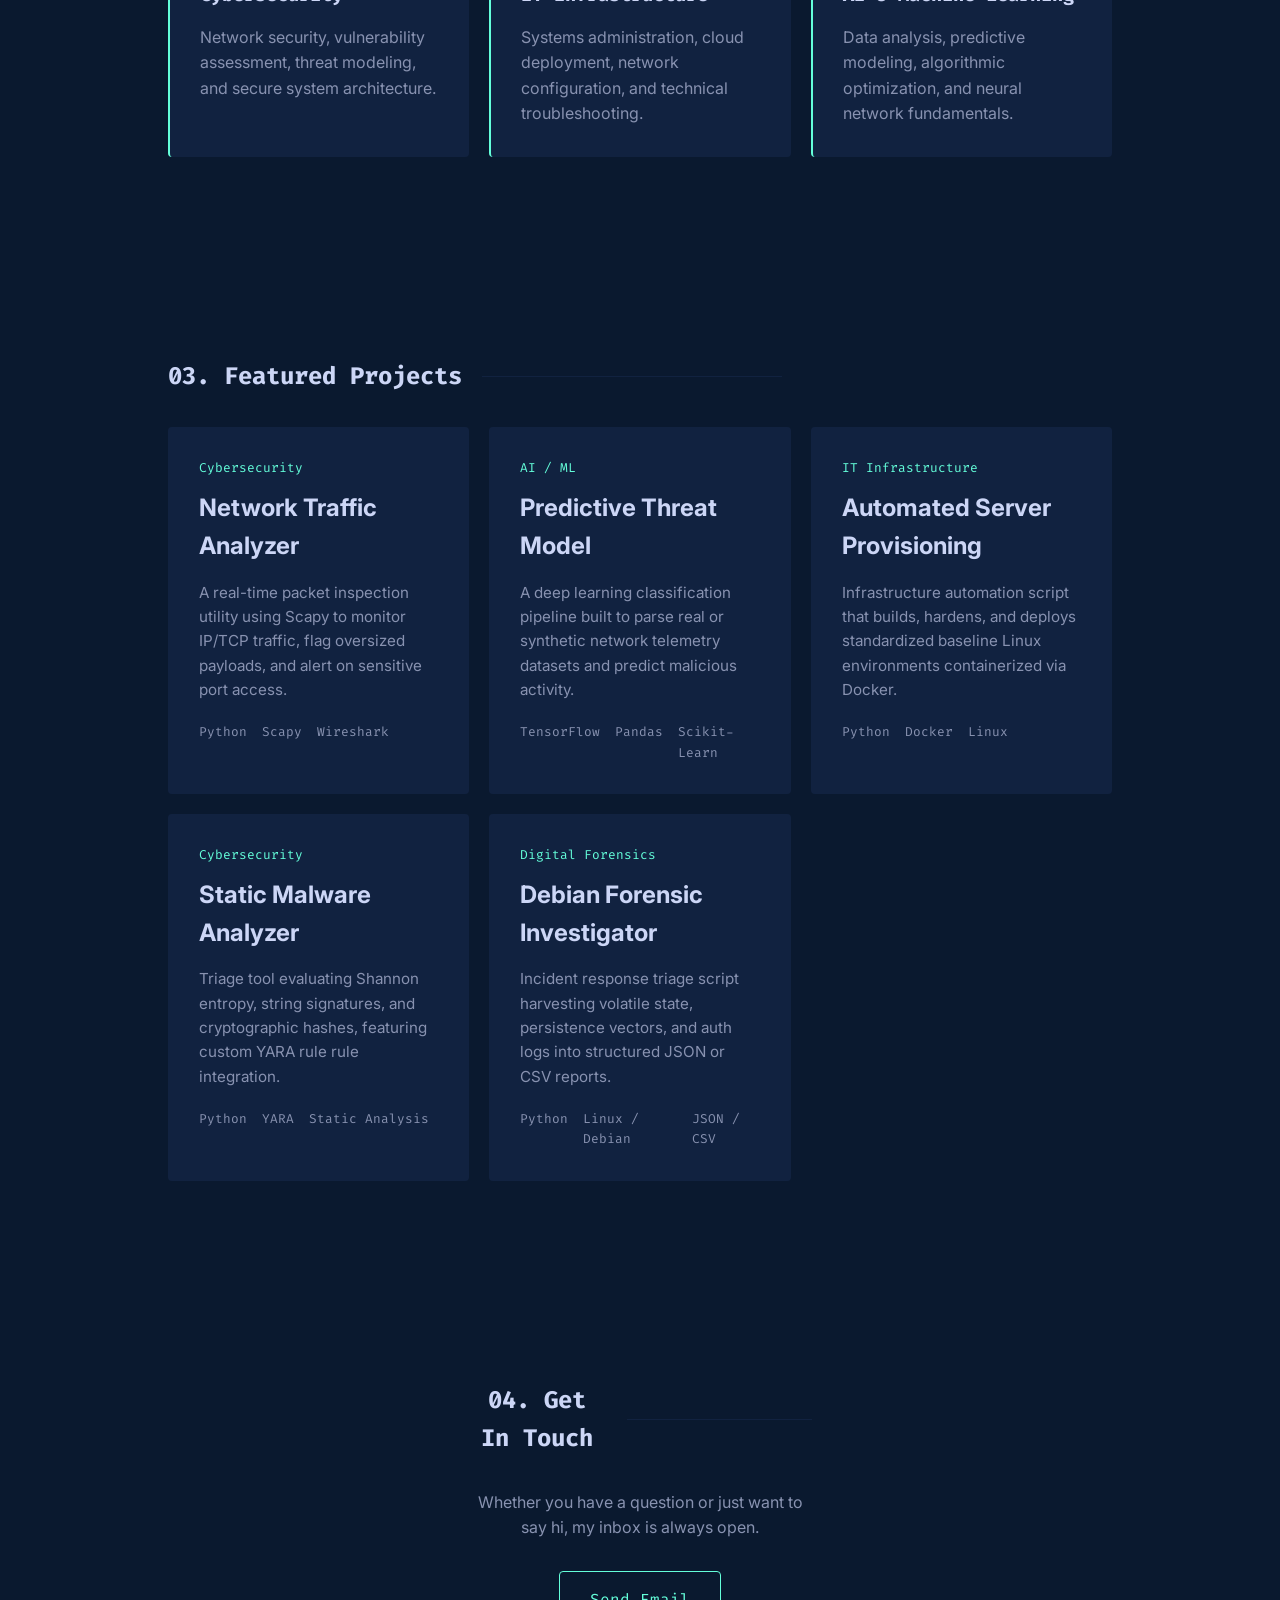
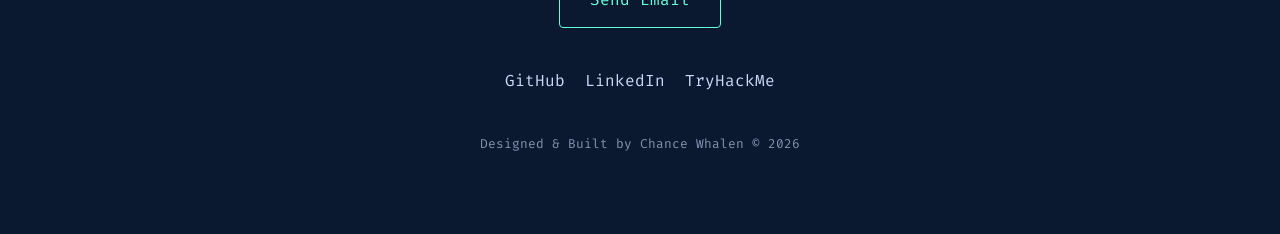
==== commit 704d1943: "Update index.html" ====
--- a/index.html
+++ b/index.html
@@ -141,6 +141,7 @@
         <div class="social-links">
             <a href="https://github.com/chance-ing" target="_blank" rel="noopener noreferrer">GitHub</a>
             <a href="https://linkedin.com/in/chancewhalen" target="_blank" rel="noopener noreferrer">LinkedIn</a>
+            <a href="https://tryhackme.com/p/BonneChance" target="_blank" rel="noopener noreferrer">TryHackMe</a>
         </div>
         
         <p class="copyright">
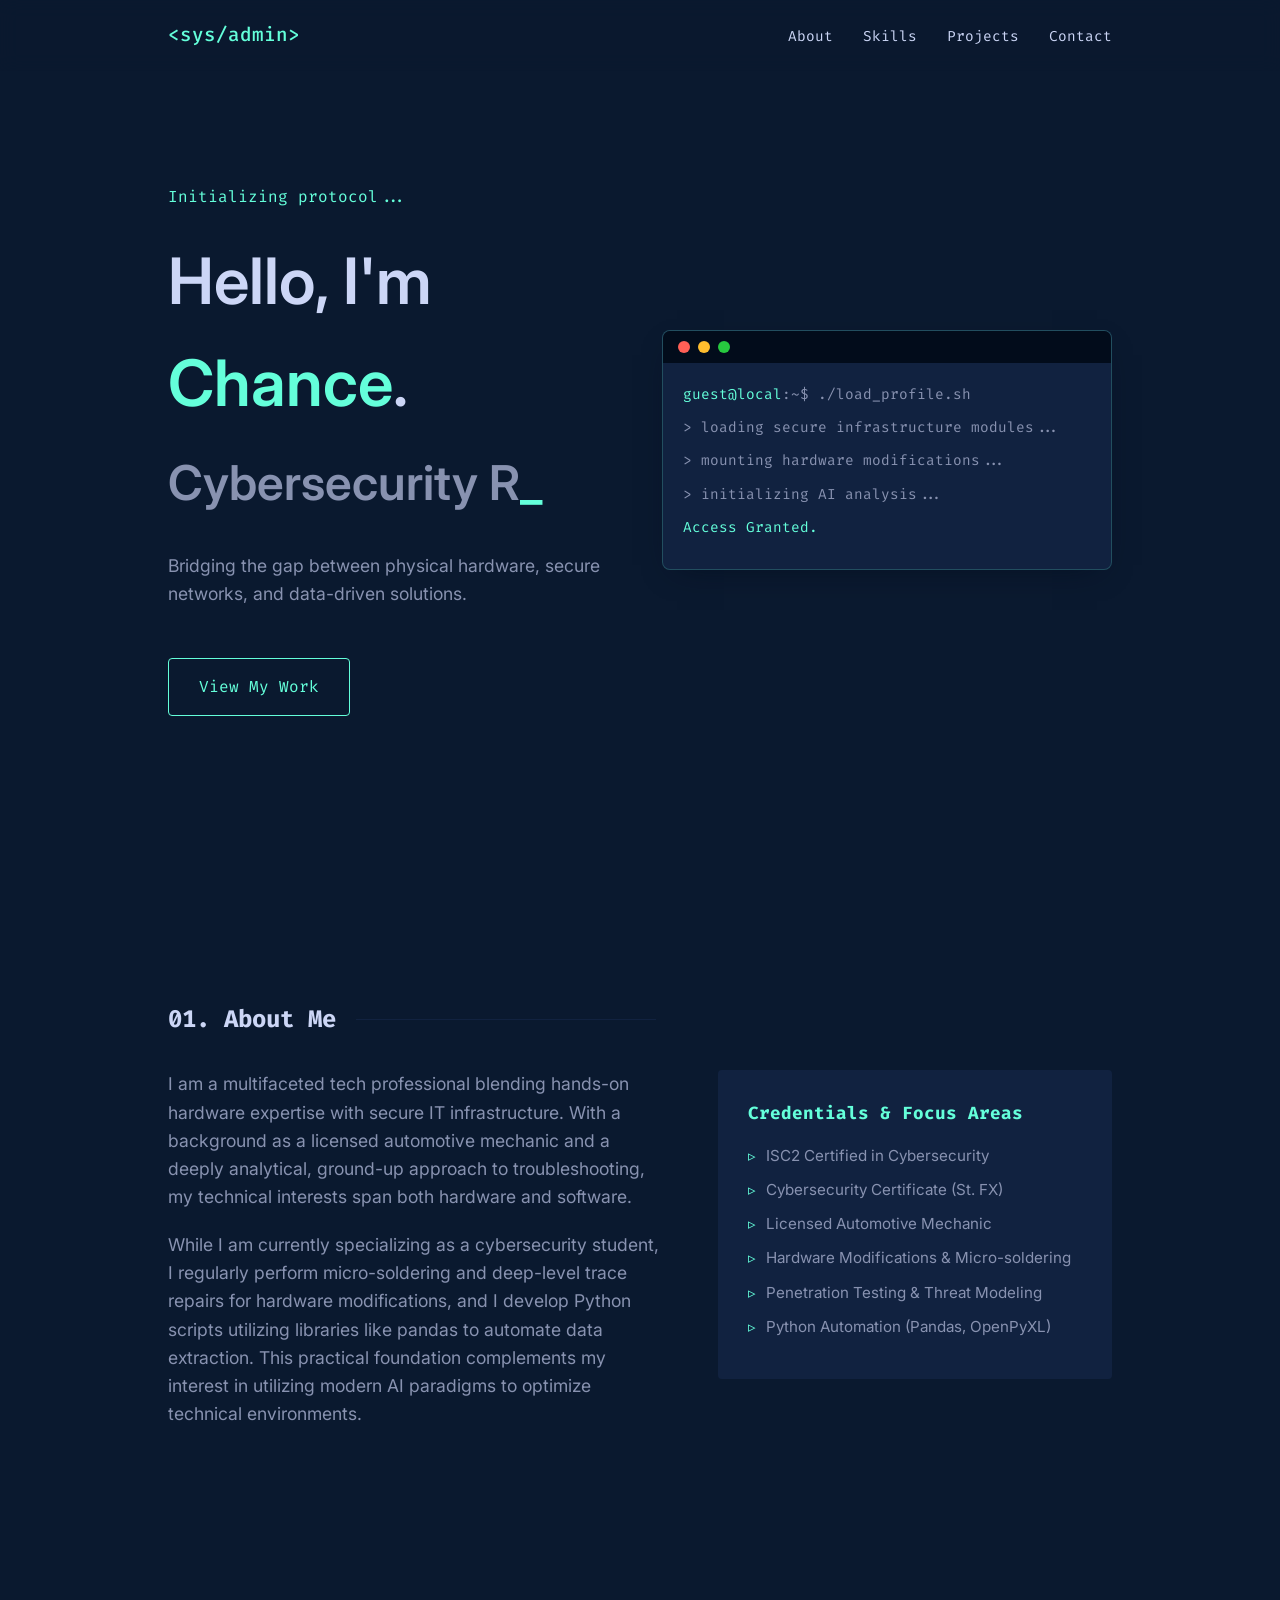
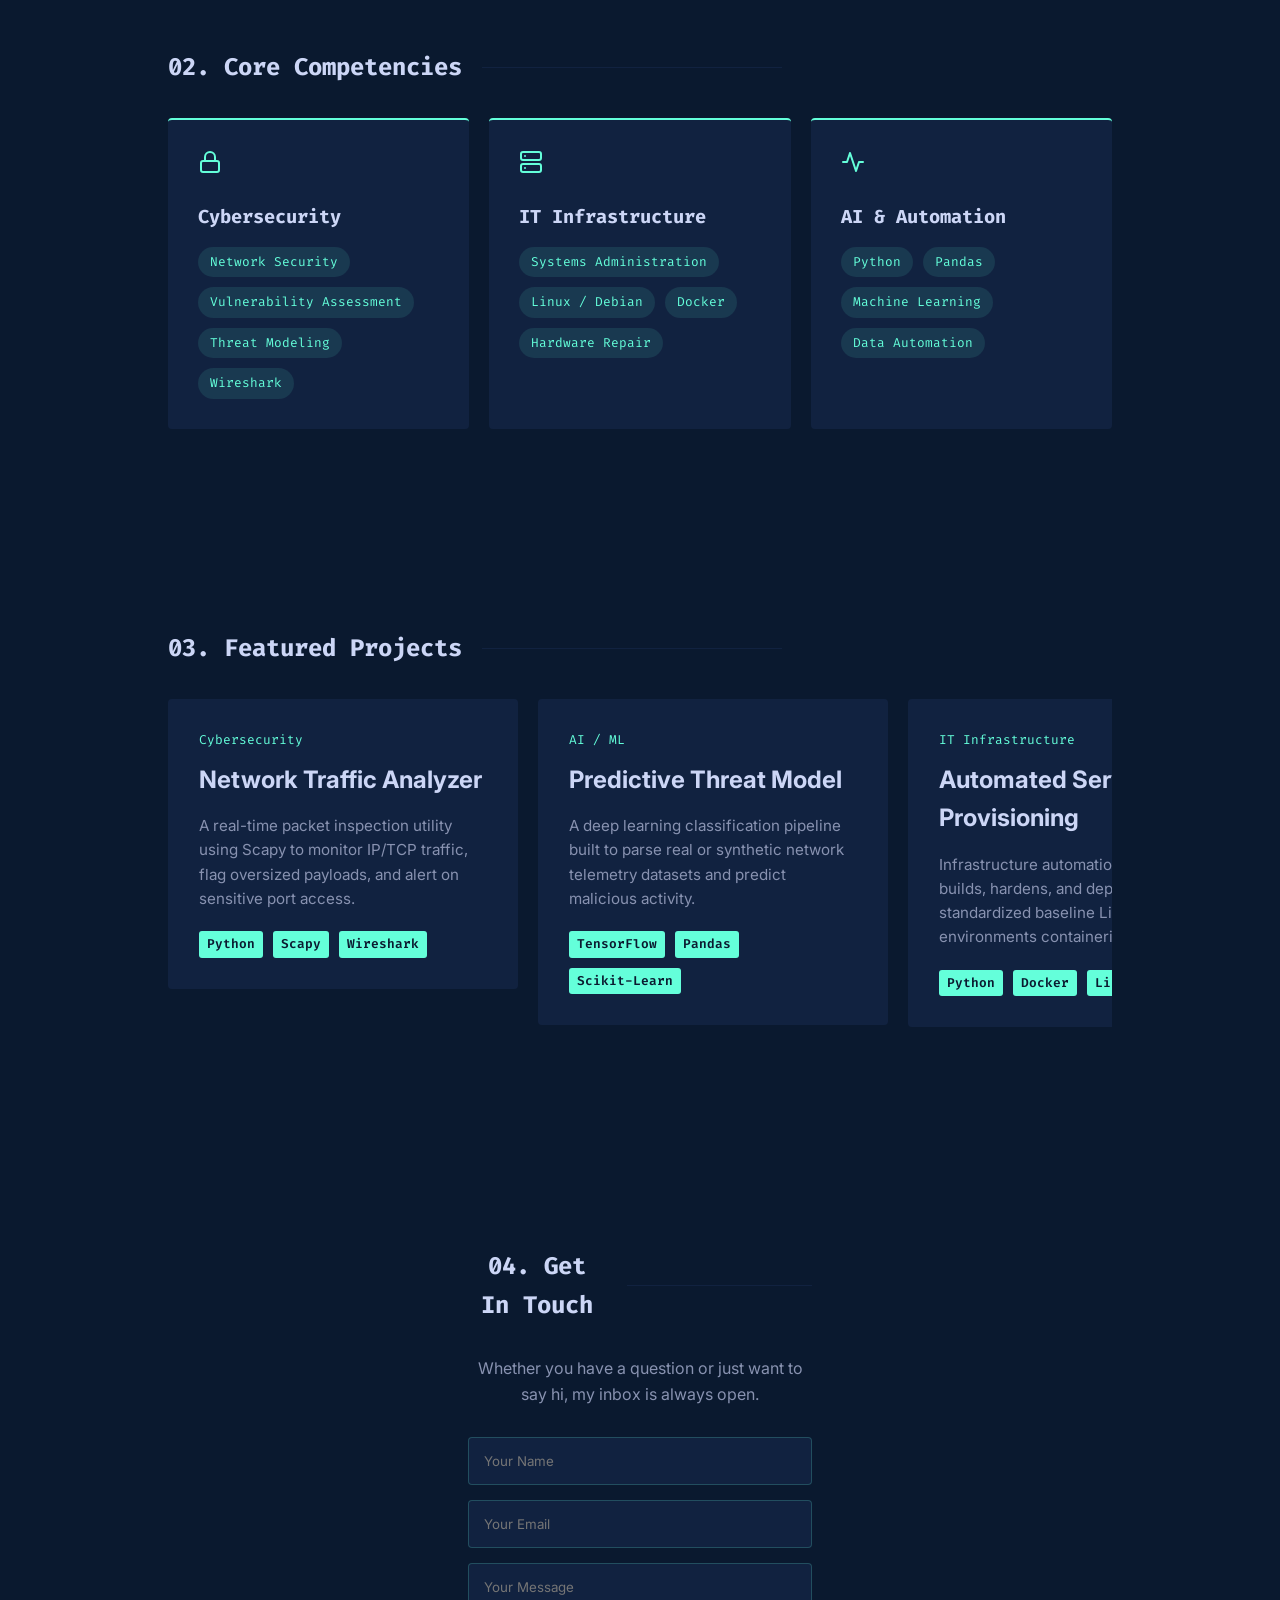
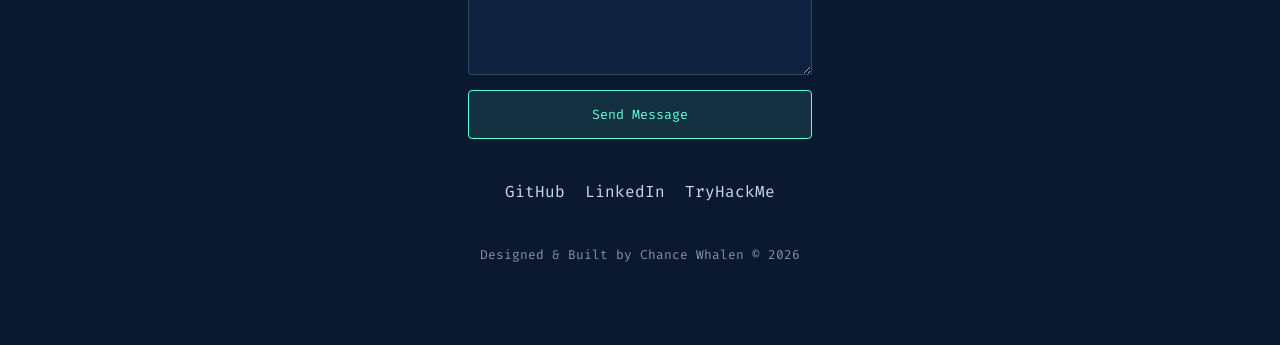
==== commit cbe94d08: "Add files via upload" ====
--- a/index.html
+++ b/index.html
@@ -21,15 +21,32 @@
     </nav>
 
     <header id="home" class="hero">
-        <div class="hero-content">
-            <p class="greeting">Initializing protocol...</p>
-            <h1 class="name">Hello, I'm <span class="highlight">Chance</span>.</h1>
-            <h2 class="role"><span id="typewriter"></span><span class="cursor">_</span></h2>
-            <p class="summary">
-                Bridging the gap between secure infrastructure and intelligent systems. 
-                Passionate about building robust networks and exploring data-driven solutions.
-            </p>
-            <a href="#projects" class="btn">View My Work</a>
+        <div class="hero-container">
+            <div class="hero-content">
+                <p class="greeting">Initializing protocol...</p>
+                <h1 class="name">Hello, I'm <span class="highlight">Chance</span>.</h1>
+                <h2 class="role"><span id="typewriter"></span><span class="cursor">_</span></h2>
+                <p class="summary">
+                    Bridging the gap between physical hardware, secure networks, and data-driven solutions.
+                </p>
+                <a href="#projects" class="btn">View My Work</a>
+            </div>
+            <div class="hero-graphic">
+                <div class="terminal">
+                    <div class="terminal-header">
+                        <span class="dot close"></span>
+                        <span class="dot minimize"></span>
+                        <span class="dot expand"></span>
+                    </div>
+                    <div class="terminal-body">
+                        <p><span class="highlight">guest@local</span>:~$ ./load_profile.sh</p>
+                        <p>> loading secure infrastructure modules...</p>
+                        <p>> mounting hardware modifications...</p>
+                        <p>> initializing AI analysis...</p>
+                        <p class="highlight">Access Granted.</p>
+                    </div>
+                </div>
+            </div>
         </div>
     </header>
 
@@ -37,8 +54,19 @@
         <h2 class="section-title">01. About Me</h2>
         <div class="about-content">
             <div class="about-text">
-                <p>I am a multifaceted IT professional and current Computing and Information Systems major. My academic and professional journey is driven by a deep fascination with how systems operate, how they can be secured, and how they can learn.</p>
-                <p>Currently, I am specializing as a Cybersecurity student while pursuing a minor in Artificial Intelligence and Machine Learning. This unique combination allows me to approach IT infrastructure with a security-first mindset while leveraging modern AI paradigms to automate, analyze, and optimize technical environments.</p>
+                <p>I am a multifaceted tech professional blending hands-on hardware expertise with secure IT infrastructure. With a background as a licensed automotive mechanic and a deeply analytical, ground-up approach to troubleshooting, my technical interests span both hardware and software.</p>
+                <p>While I am currently specializing as a cybersecurity student, I regularly perform micro-soldering and deep-level trace repairs for hardware modifications, and I develop Python scripts utilizing libraries like pandas to automate data extraction. This practical foundation complements my interest in utilizing modern AI paradigms to optimize technical environments.</p>
+            </div>
+            <div class="about-stats">
+                <h3>Credentials & Focus Areas</h3>
+                <ul class="stats-list">
+                    <li>ISC2 Certified in Cybersecurity</li>
+                    <li>Cybersecurity Certificate (St. FX)</li>
+                    <li>Licensed Automotive Mechanic</li>
+                    <li>Hardware Modifications & Micro-soldering</li>
+                    <li>Penetration Testing & Threat Modeling</li>
+                    <li>Python Automation (Pandas, OpenPyXL)</li>
+                </ul>
             </div>
         </div>
     </section>
@@ -47,23 +75,47 @@
         <h2 class="section-title">02. Core Competencies</h2>
         <div class="skills-grid">
             <div class="skill-card">
+                <div class="skill-icon">
+                    <svg xmlns="http://www.w3.org/2000/svg" width="24" height="24" viewBox="0 0 24 24" fill="none" stroke="currentColor" stroke-width="2" stroke-linecap="round" stroke-linejoin="round"><rect x="3" y="11" width="18" height="11" rx="2" ry="2"></rect><path d="M7 11V7a5 5 0 0 1 10 0v4"></path></svg>
+                </div>
                 <h3>Cybersecurity</h3>
-                <p>Network security, vulnerability assessment, threat modeling, and secure system architecture.</p>
+                <div class="skill-tags">
+                    <span>Network Security</span>
+                    <span>Vulnerability Assessment</span>
+                    <span>Threat Modeling</span>
+                    <span>Wireshark</span>
+                </div>
             </div>
             <div class="skill-card">
+                <div class="skill-icon">
+                    <svg xmlns="http://www.w3.org/2000/svg" width="24" height="24" viewBox="0 0 24 24" fill="none" stroke="currentColor" stroke-width="2" stroke-linecap="round" stroke-linejoin="round"><rect x="2" y="2" width="20" height="8" rx="2" ry="2"></rect><rect x="2" y="14" width="20" height="8" rx="2" ry="2"></rect><line x1="6" y1="6" x2="6.01" y2="6"></line><line x1="6" y1="18" x2="6.01" y2="18"></line></svg>
+                </div>
                 <h3>IT Infrastructure</h3>
-                <p>Systems administration, cloud deployment, network configuration, and technical troubleshooting.</p>
+                <div class="skill-tags">
+                    <span>Systems Administration</span>
+                    <span>Linux / Debian</span>
+                    <span>Docker</span>
+                    <span>Hardware Repair</span>
+                </div>
             </div>
             <div class="skill-card">
-                <h3>AI & Machine Learning</h3>
-                <p>Data analysis, predictive modeling, algorithmic optimization, and neural network fundamentals.</p>
+                <div class="skill-icon">
+                    <svg xmlns="http://www.w3.org/2000/svg" width="24" height="24" viewBox="0 0 24 24" fill="none" stroke="currentColor" stroke-width="2" stroke-linecap="round" stroke-linejoin="round"><polyline points="22 12 18 12 15 21 9 3 6 12 2 12"></polyline></svg>
+                </div>
+                <h3>AI & Automation</h3>
+                <div class="skill-tags">
+                    <span>Python</span>
+                    <span>Pandas</span>
+                    <span>Machine Learning</span>
+                    <span>Data Automation</span>
+                </div>
             </div>
         </div>
     </section>
 
     <section id="projects" class="section">
         <h2 class="section-title">03. Featured Projects</h2>
-        <div class="projects-grid">
+        <div class="projects-carousel">
             
             <a href="https://github.com/Chance-Ing/Network-Analyzer" target="_blank" rel="noopener noreferrer" class="project-card">
                 <div class="project-content">
@@ -108,7 +160,7 @@
                 <div class="project-content">
                     <p class="project-category">Cybersecurity</p>
                     <h3 class="project-title">Static Malware Analyzer</h3>
-                    <p class="project-desc">Triage tool evaluating Shannon entropy, string signatures, and cryptographic hashes, featuring custom YARA rule rule integration.</p>
+                    <p class="project-desc">Triage tool evaluating Shannon entropy, string signatures, and cryptographic hashes, featuring custom YARA rule integration.</p>
                     <ul class="project-tech">
                         <li>Python</li>
                         <li>YARA</li>
@@ -124,7 +176,7 @@
                     <p class="project-desc">Incident response triage script harvesting volatile state, persistence vectors, and auth logs into structured JSON or CSV reports.</p>
                     <ul class="project-tech">
                         <li>Python</li>
-                        <li>Linux / Debian</li>
+                        <li>Debian</li>
                         <li>JSON / CSV</li>
                     </ul>
                 </div>
@@ -134,9 +186,15 @@
     </section>
 
     <footer id="contact">
-        <h2 class="section-title">04. Get In Touch</h2>
+        <h2 class="section-title" style="justify-content: center;">04. Get In Touch</h2>
         <p>Whether you have a question or just want to say hi, my inbox is always open.</p>
-        <a href="mailto:ingersoll.chance@gmail.com" class="btn">Send Email</a>
+        
+        <form class="contact-form" action="mailto:ingersoll.chance@gmail.com" method="POST" enctype="text/plain">
+            <input type="text" name="name" placeholder="Your Name" required>
+            <input type="email" name="email" placeholder="Your Email" required>
+            <textarea name="message" rows="5" placeholder="Your Message" required></textarea>
+            <button type="submit" class="btn submit-btn">Send Message</button>
+        </form>
         
         <div class="social-links">
             <a href="https://github.com/chance-ing" target="_blank" rel="noopener noreferrer">GitHub</a>
@@ -151,4 +209,4 @@
 
     <script src="script.js"></script>
 </body>
-</html>
+</html>
--- a/style.css
+++ b/style.css
@@ -57,6 +57,7 @@
     margin: 0 auto;
 }
 
+/* Navbar */
 .navbar {
     position: fixed;
     top: 0;
@@ -101,8 +102,9 @@
     color: var(--accent);
 }
 
+/* Hero Section */
 .hero {
-    height: 100vh;
+    min-height: 100vh;
     display: flex;
     align-items: center;
     padding: 0 10%;
@@ -110,8 +112,17 @@
     margin: 0 auto;
 }
 
+.hero-container {
+    display: flex;
+    align-items: center;
+    justify-content: space-between;
+    width: 100%;
+    gap: 40px;
+}
+
 .hero-content {
-    max-width: 700px;
+    flex: 1;
+    max-width: 600px;
 }
 
 .greeting {
@@ -158,13 +169,64 @@
     font-family: var(--font-mono);
     border-radius: 4px;
     transition: all 0.3s;
+    background: transparent;
+    cursor: pointer;
 }
 
 .btn:hover {
     background-color: rgba(100, 255, 218, 0.1);
 }
 
+/* Hero Graphic Terminal */
+.hero-graphic {
+    flex: 1;
+    max-width: 450px;
+    display: flex;
+    justify-content: flex-end;
+}
+
+.terminal {
+    background-color: var(--card-bg);
+    border-radius: 8px;
+    width: 100%;
+    overflow: hidden;
+    box-shadow: 0 10px 30px -15px rgba(2, 12, 27, 0.7);
+    border: 1px solid rgba(100, 255, 218, 0.2);
+}
+
+.terminal-header {
+    background-color: #020c1b;
+    padding: 10px 15px;
+    display: flex;
+    gap: 8px;
+}
+
+.dot {
+    width: 12px;
+    height: 12px;
+    border-radius: 50%;
+}
+.dot.close { background-color: #ff5f56; }
+.dot.minimize { background-color: #ffbd2e; }
+.dot.expand { background-color: #27c93f; }
+
+.terminal-body {
+    padding: 20px;
+    font-family: var(--font-mono);
+    font-size: 0.9rem;
+    color: var(--text-muted);
+}
+.terminal-body p { margin-bottom: 10px; }
+
+/* About Section */
+.about-content {
+    display: flex;
+    gap: 50px;
+    align-items: flex-start;
+}
+
 .about-text {
+    flex: 3;
     color: var(--text-muted);
     font-size: 1.1rem;
 }
@@ -173,6 +235,39 @@
     margin-bottom: 20px;
 }
 
+.about-stats {
+    flex: 2;
+    background-color: var(--card-bg);
+    padding: 30px;
+    border-radius: 4px;
+}
+
+.about-stats h3 {
+    margin-bottom: 15px;
+    font-family: var(--font-mono);
+    color: var(--accent);
+    font-size: 1.1rem;
+}
+
+.stats-list {
+    list-style: none;
+}
+
+.stats-list li {
+    color: var(--text-muted);
+    margin-bottom: 10px;
+    font-size: 0.95rem;
+    display: flex;
+    align-items: center;
+}
+
+.stats-list li::before {
+    content: "▹";
+    color: var(--accent);
+    margin-right: 10px;
+}
+
+/* Skills Section */
 .skills-grid {
     display: grid;
     grid-template-columns: repeat(auto-fit, minmax(300px, 1fr));
@@ -183,7 +278,12 @@
     background-color: var(--card-bg);
     padding: 30px;
     border-radius: 4px;
-    border-left: 2px solid var(--accent);
+    border-top: 2px solid var(--accent);
+}
+
+.skill-icon {
+    color: var(--accent);
+    margin-bottom: 20px;
 }
 
 .skill-card h3 {
@@ -191,19 +291,49 @@
     font-family: var(--font-mono);
 }
 
-.skill-card p {
-    color: var(--text-muted);
-}
-
-.projects-grid {
-    display: grid;
-    grid-template-columns: repeat(auto-fit, minmax(300px, 1fr));
+.skill-tags {
+    display: flex;
+    flex-wrap: wrap;
+    gap: 10px;
+}
+
+.skill-tags span {
+    background-color: rgba(100, 255, 218, 0.1);
+    color: var(--accent);
+    padding: 5px 12px;
+    border-radius: 20px;
+    font-size: 0.8rem;
+    font-family: var(--font-mono);
+}
+
+/* Projects Section */
+.projects-carousel {
+    display: flex;
+    overflow-x: auto;
+    scroll-snap-type: x mandatory;
     gap: 20px;
-}
+    padding-bottom: 20px;
+}
+
+.projects-carousel::-webkit-scrollbar {
+    height: 8px;
+}
+.projects-carousel::-webkit-scrollbar-track {
+    background: var(--bg-color);
+}
+.projects-carousel::-webkit-scrollbar-thumb {
+    background: var(--card-bg);
+    border-radius: 4px;
+}
+
 a.project-card {
     text-decoration: none;
     color: inherit;
     display: block;
+    min-width: 320px;
+    max-width: 350px;
+    flex: 0 0 auto;
+    scroll-snap-align: start;
 }
 
 .project-card {
@@ -212,6 +342,9 @@
     border-radius: 4px;
     transition: transform 0.3s, border-color 0.3s;
     border: 1px solid transparent;
+    height: 100%;
+    display: flex;
+    flex-direction: column;
 }
 
 .project-card:hover {
@@ -219,6 +352,12 @@
     border-color: var(--accent);
 }
 
+.project-content {
+    flex-grow: 1;
+    display: flex;
+    flex-direction: column;
+}
+
 .project-category {
     font-family: var(--font-mono);
     color: var(--accent);
@@ -235,17 +374,28 @@
     color: var(--text-muted);
     margin-bottom: 20px;
     font-size: 0.95rem;
+    flex-grow: 1;
 }
 
 .project-tech {
     display: flex;
-    gap: 15px;
+    flex-wrap: wrap;
+    gap: 10px;
     list-style: none;
     font-family: var(--font-mono);
     font-size: 0.8rem;
-    color: var(--text-muted);
-}
-
+    margin-top: auto;
+}
+
+.project-tech li {
+    color: var(--bg-color);
+    background-color: var(--accent);
+    padding: 3px 8px;
+    border-radius: 3px;
+    font-weight: 600;
+}
+
+/* Contact Section & Form */
 footer {
     text-align: center;
     padding: 100px 10% 50px;
@@ -258,6 +408,36 @@
     margin-bottom: 30px;
 }
 
+.contact-form {
+    max-width: 500px;
+    margin: 0 auto 40px;
+    display: flex;
+    flex-direction: column;
+    gap: 15px;
+}
+
+.contact-form input,
+.contact-form textarea {
+    width: 100%;
+    padding: 15px;
+    background-color: var(--card-bg);
+    border: 1px solid rgba(100, 255, 218, 0.2);
+    border-radius: 4px;
+    color: var(--text-main);
+    font-family: var(--font-sans);
+}
+
+.contact-form input:focus,
+.contact-form textarea:focus {
+    outline: none;
+    border-color: var(--accent);
+}
+
+.submit-btn {
+    width: 100%;
+    background-color: rgba(100, 255, 218, 0.1);
+}
+
 .social-links {
     margin: 40px 0;
     display: flex;
@@ -281,9 +461,12 @@
     font-size: 0.8rem;
 }
 
+/* Mobile Responsiveness Updates */
 @media (max-width: 768px) {
     .nav-links { display: none; }
     .name { font-size: 3rem; }
     .role { font-size: 2rem; }
     .section-title::after { width: 100px; }
+    .hero-container, .about-content { flex-direction: column; }
+    .hero-graphic { width: 100%; max-width: 100%; justify-content: flex-start; margin-top: 20px; }
 }
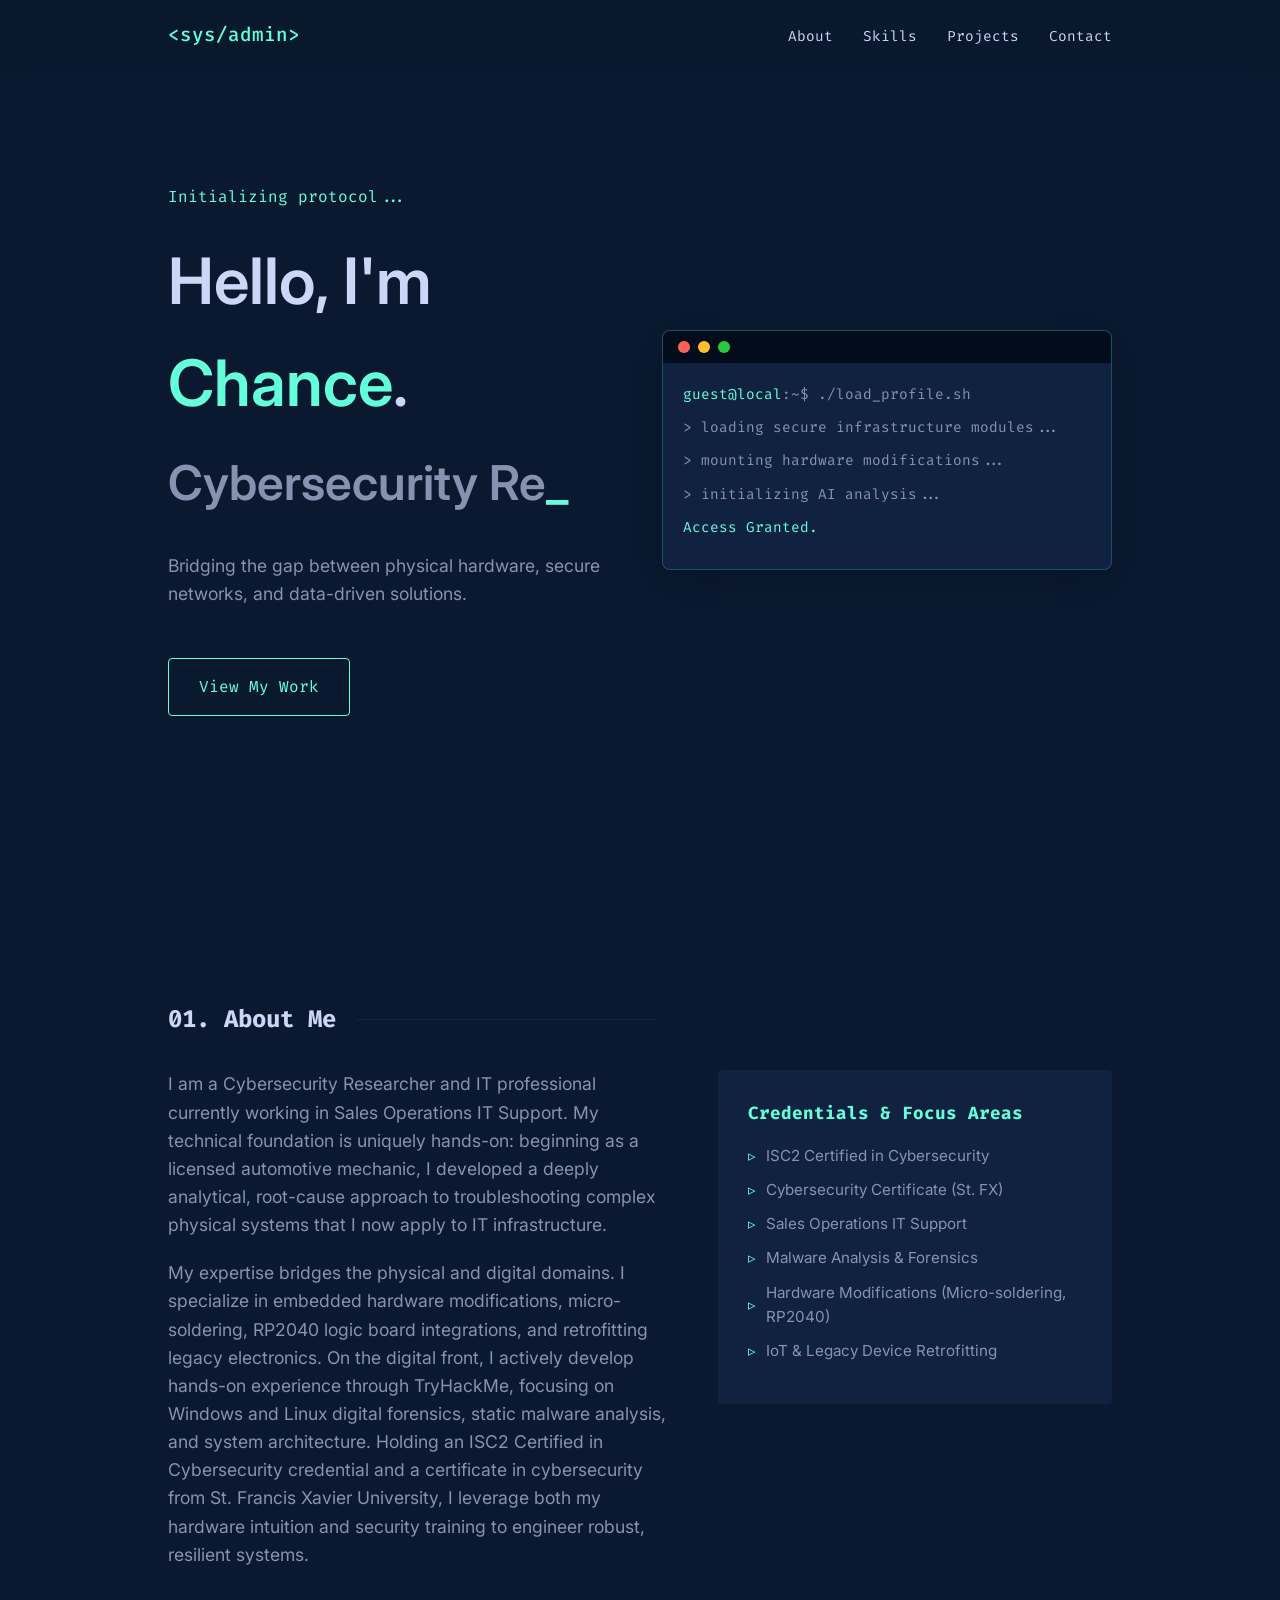
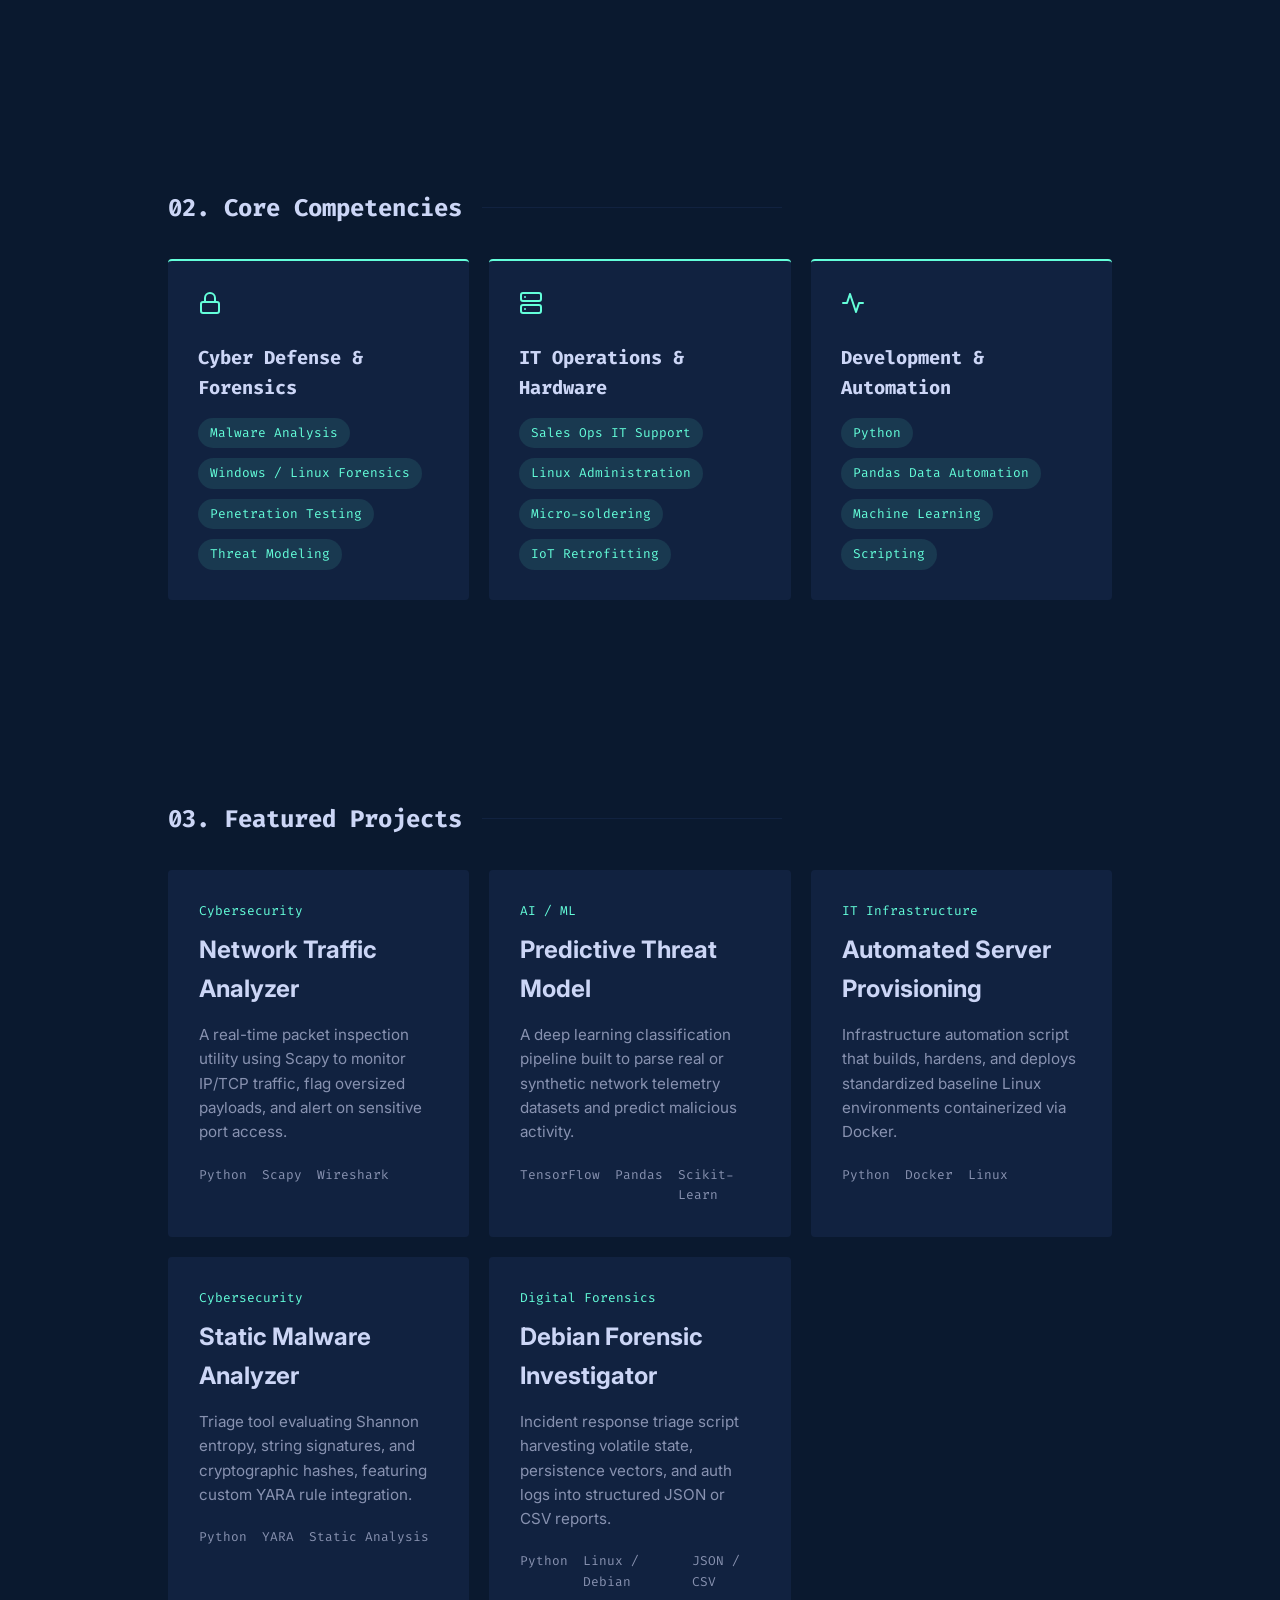
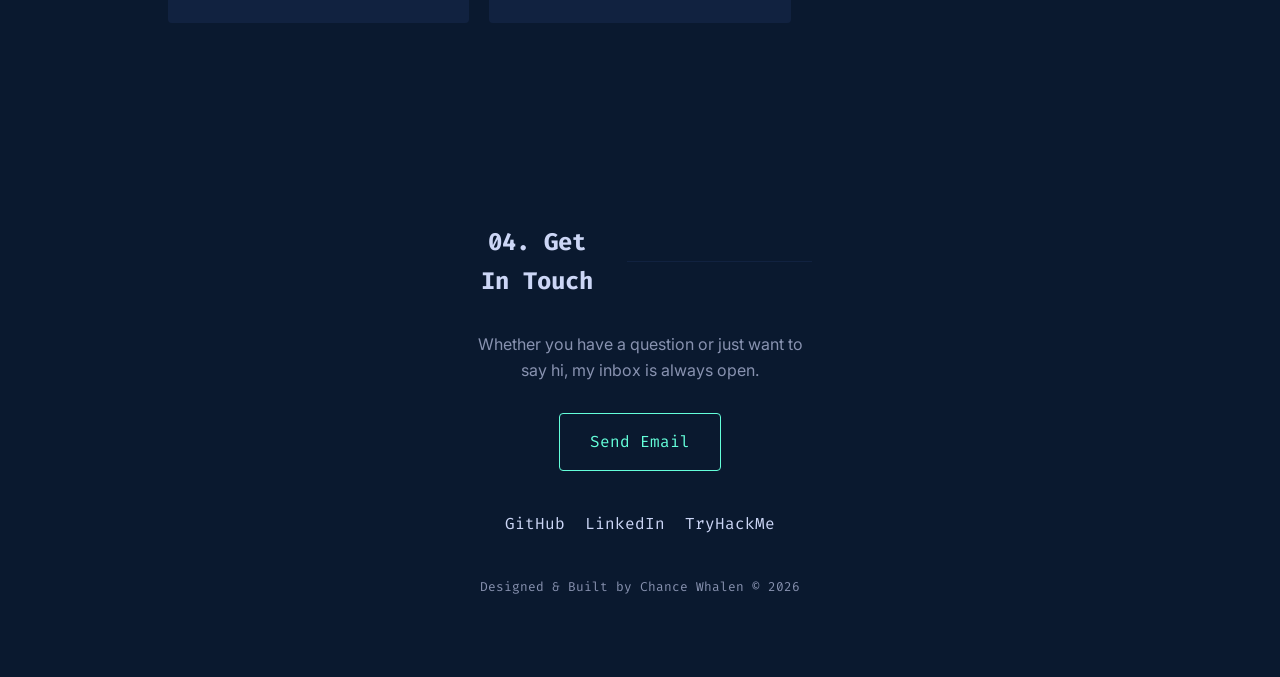
==== commit f36cfad3: "Update index.html" ====
--- a/index.html
+++ b/index.html
@@ -54,18 +54,18 @@
         <h2 class="section-title">01. About Me</h2>
         <div class="about-content">
             <div class="about-text">
-                <p>I am a multifaceted tech professional blending hands-on hardware expertise with secure IT infrastructure. With a background as a licensed automotive mechanic and a deeply analytical, ground-up approach to troubleshooting, my technical interests span both hardware and software.</p>
-                <p>While I am currently specializing as a cybersecurity student, I regularly perform micro-soldering and deep-level trace repairs for hardware modifications, and I develop Python scripts utilizing libraries like pandas to automate data extraction. This practical foundation complements my interest in utilizing modern AI paradigms to optimize technical environments.</p>
+                <p>I am a Cybersecurity Researcher and IT professional currently working in Sales Operations IT Support. My technical foundation is uniquely hands-on: beginning as a licensed automotive mechanic, I developed a deeply analytical, root-cause approach to troubleshooting complex physical systems that I now apply to IT infrastructure.</p>
+                <p>My expertise bridges the physical and digital domains. I specialize in embedded hardware modifications, micro-soldering, RP2040 logic board integrations, and retrofitting legacy electronics. On the digital front, I actively develop hands-on experience through TryHackMe, focusing on Windows and Linux digital forensics, static malware analysis, and system architecture. Holding an ISC2 Certified in Cybersecurity credential and a certificate in cybersecurity from St. Francis Xavier University, I leverage both my hardware intuition and security training to engineer robust, resilient systems.</p>
             </div>
             <div class="about-stats">
                 <h3>Credentials & Focus Areas</h3>
                 <ul class="stats-list">
                     <li>ISC2 Certified in Cybersecurity</li>
                     <li>Cybersecurity Certificate (St. FX)</li>
-                    <li>Licensed Automotive Mechanic</li>
-                    <li>Hardware Modifications & Micro-soldering</li>
-                    <li>Penetration Testing & Threat Modeling</li>
-                    <li>Python Automation (Pandas, OpenPyXL)</li>
+                    <li>Sales Operations IT Support</li>
+                    <li>Malware Analysis & Forensics</li>
+                    <li>Hardware Modifications (Micro-soldering, RP2040)</li>
+                    <li>IoT & Legacy Device Retrofitting</li>
                 </ul>
             </div>
         </div>
@@ -78,36 +78,36 @@
                 <div class="skill-icon">
                     <svg xmlns="http://www.w3.org/2000/svg" width="24" height="24" viewBox="0 0 24 24" fill="none" stroke="currentColor" stroke-width="2" stroke-linecap="round" stroke-linejoin="round"><rect x="3" y="11" width="18" height="11" rx="2" ry="2"></rect><path d="M7 11V7a5 5 0 0 1 10 0v4"></path></svg>
                 </div>
-                <h3>Cybersecurity</h3>
+                <h3>Cyber Defense & Forensics</h3>
                 <div class="skill-tags">
-                    <span>Network Security</span>
-                    <span>Vulnerability Assessment</span>
+                    <span>Malware Analysis</span>
+                    <span>Windows / Linux Forensics</span>
+                    <span>Penetration Testing</span>
                     <span>Threat Modeling</span>
-                    <span>Wireshark</span>
                 </div>
             </div>
             <div class="skill-card">
                 <div class="skill-icon">
                     <svg xmlns="http://www.w3.org/2000/svg" width="24" height="24" viewBox="0 0 24 24" fill="none" stroke="currentColor" stroke-width="2" stroke-linecap="round" stroke-linejoin="round"><rect x="2" y="2" width="20" height="8" rx="2" ry="2"></rect><rect x="2" y="14" width="20" height="8" rx="2" ry="2"></rect><line x1="6" y1="6" x2="6.01" y2="6"></line><line x1="6" y1="18" x2="6.01" y2="18"></line></svg>
                 </div>
-                <h3>IT Infrastructure</h3>
+                <h3>IT Operations & Hardware</h3>
                 <div class="skill-tags">
-                    <span>Systems Administration</span>
-                    <span>Linux / Debian</span>
-                    <span>Docker</span>
-                    <span>Hardware Repair</span>
+                    <span>Sales Ops IT Support</span>
+                    <span>Linux Administration</span>
+                    <span>Micro-soldering</span>
+                    <span>IoT Retrofitting</span>
                 </div>
             </div>
             <div class="skill-card">
                 <div class="skill-icon">
                     <svg xmlns="http://www.w3.org/2000/svg" width="24" height="24" viewBox="0 0 24 24" fill="none" stroke="currentColor" stroke-width="2" stroke-linecap="round" stroke-linejoin="round"><polyline points="22 12 18 12 15 21 9 3 6 12 2 12"></polyline></svg>
                 </div>
-                <h3>AI & Automation</h3>
+                <h3>Development & Automation</h3>
                 <div class="skill-tags">
                     <span>Python</span>
-                    <span>Pandas</span>
+                    <span>Pandas Data Automation</span>
                     <span>Machine Learning</span>
-                    <span>Data Automation</span>
+                    <span>Scripting</span>
                 </div>
             </div>
         </div>
@@ -115,7 +115,7 @@
 
     <section id="projects" class="section">
         <h2 class="section-title">03. Featured Projects</h2>
-        <div class="projects-carousel">
+        <div class="projects-grid">
             
             <a href="https://github.com/Chance-Ing/Network-Analyzer" target="_blank" rel="noopener noreferrer" class="project-card">
                 <div class="project-content">
@@ -176,7 +176,7 @@
                     <p class="project-desc">Incident response triage script harvesting volatile state, persistence vectors, and auth logs into structured JSON or CSV reports.</p>
                     <ul class="project-tech">
                         <li>Python</li>
-                        <li>Debian</li>
+                        <li>Linux / Debian</li>
                         <li>JSON / CSV</li>
                     </ul>
                 </div>
@@ -186,15 +186,9 @@
     </section>
 
     <footer id="contact">
-        <h2 class="section-title" style="justify-content: center;">04. Get In Touch</h2>
+        <h2 class="section-title">04. Get In Touch</h2>
         <p>Whether you have a question or just want to say hi, my inbox is always open.</p>
-        
-        <form class="contact-form" action="mailto:ingersoll.chance@gmail.com" method="POST" enctype="text/plain">
-            <input type="text" name="name" placeholder="Your Name" required>
-            <input type="email" name="email" placeholder="Your Email" required>
-            <textarea name="message" rows="5" placeholder="Your Message" required></textarea>
-            <button type="submit" class="btn submit-btn">Send Message</button>
-        </form>
+        <a href="mailto:ingersoll.chance@gmail.com" class="btn">Send Email</a>
         
         <div class="social-links">
             <a href="https://github.com/chance-ing" target="_blank" rel="noopener noreferrer">GitHub</a>
@@ -209,4 +203,4 @@
 
     <script src="script.js"></script>
 </body>
-</html>+</html>
--- a/style.css
+++ b/style.css
@@ -307,33 +307,15 @@
 }
 
 /* Projects Section */
-.projects-carousel {
-    display: flex;
-    overflow-x: auto;
-    scroll-snap-type: x mandatory;
+.projects-grid {
+    display: grid;
+    grid-template-columns: repeat(auto-fit, minmax(300px, 1fr));
     gap: 20px;
-    padding-bottom: 20px;
-}
-
-.projects-carousel::-webkit-scrollbar {
-    height: 8px;
-}
-.projects-carousel::-webkit-scrollbar-track {
-    background: var(--bg-color);
-}
-.projects-carousel::-webkit-scrollbar-thumb {
-    background: var(--card-bg);
-    border-radius: 4px;
-}
-
+}
 a.project-card {
     text-decoration: none;
     color: inherit;
     display: block;
-    min-width: 320px;
-    max-width: 350px;
-    flex: 0 0 auto;
-    scroll-snap-align: start;
 }
 
 .project-card {
@@ -342,9 +324,6 @@
     border-radius: 4px;
     transition: transform 0.3s, border-color 0.3s;
     border: 1px solid transparent;
-    height: 100%;
-    display: flex;
-    flex-direction: column;
 }
 
 .project-card:hover {
@@ -352,12 +331,6 @@
     border-color: var(--accent);
 }
 
-.project-content {
-    flex-grow: 1;
-    display: flex;
-    flex-direction: column;
-}
-
 .project-category {
     font-family: var(--font-mono);
     color: var(--accent);
@@ -374,28 +347,18 @@
     color: var(--text-muted);
     margin-bottom: 20px;
     font-size: 0.95rem;
-    flex-grow: 1;
 }
 
 .project-tech {
     display: flex;
-    flex-wrap: wrap;
-    gap: 10px;
+    gap: 15px;
     list-style: none;
     font-family: var(--font-mono);
     font-size: 0.8rem;
-    margin-top: auto;
-}
-
-.project-tech li {
-    color: var(--bg-color);
-    background-color: var(--accent);
-    padding: 3px 8px;
-    border-radius: 3px;
-    font-weight: 600;
-}
-
-/* Contact Section & Form */
+    color: var(--text-muted);
+}
+
+/* Contact Section & Footer */
 footer {
     text-align: center;
     padding: 100px 10% 50px;
@@ -406,36 +369,6 @@
 footer p {
     color: var(--text-muted);
     margin-bottom: 30px;
-}
-
-.contact-form {
-    max-width: 500px;
-    margin: 0 auto 40px;
-    display: flex;
-    flex-direction: column;
-    gap: 15px;
-}
-
-.contact-form input,
-.contact-form textarea {
-    width: 100%;
-    padding: 15px;
-    background-color: var(--card-bg);
-    border: 1px solid rgba(100, 255, 218, 0.2);
-    border-radius: 4px;
-    color: var(--text-main);
-    font-family: var(--font-sans);
-}
-
-.contact-form input:focus,
-.contact-form textarea:focus {
-    outline: none;
-    border-color: var(--accent);
-}
-
-.submit-btn {
-    width: 100%;
-    background-color: rgba(100, 255, 218, 0.1);
 }
 
 .social-links {
@@ -469,4 +402,4 @@
     .section-title::after { width: 100px; }
     .hero-container, .about-content { flex-direction: column; }
     .hero-graphic { width: 100%; max-width: 100%; justify-content: flex-start; margin-top: 20px; }
-}+}
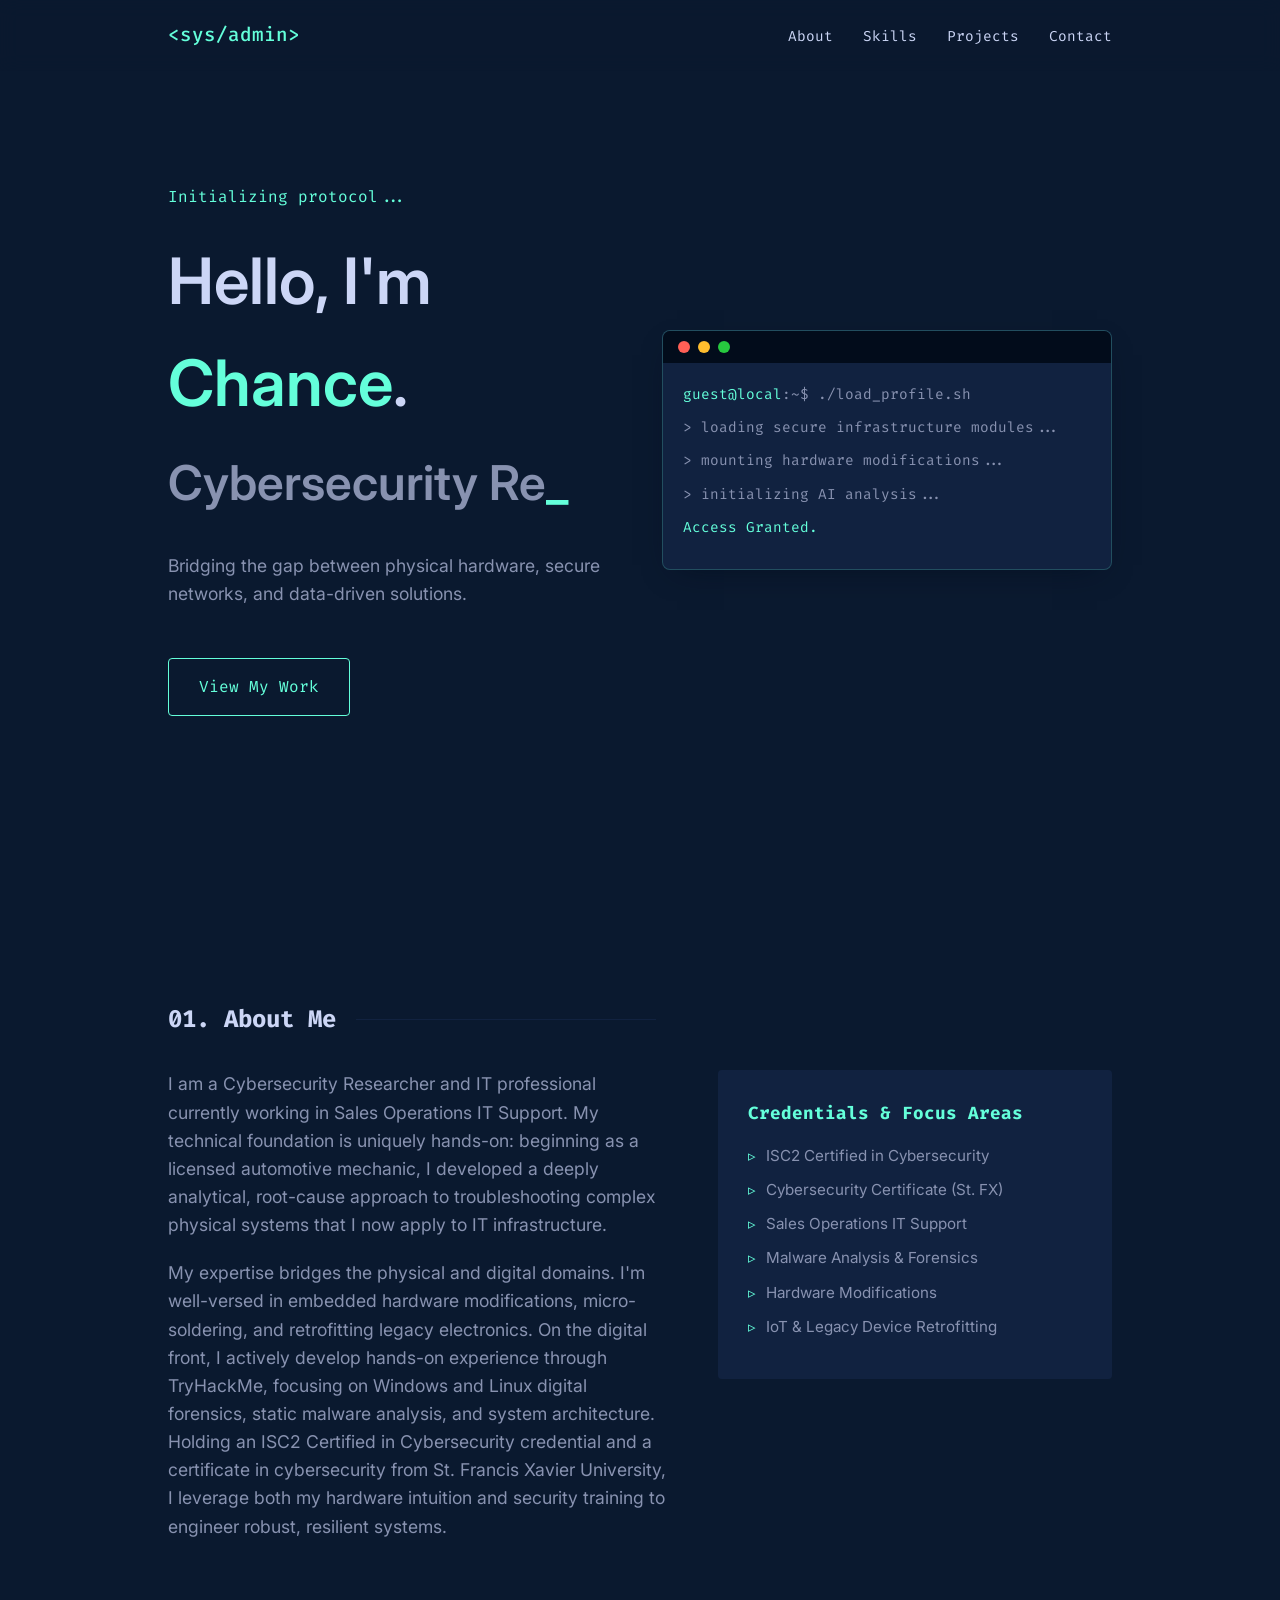
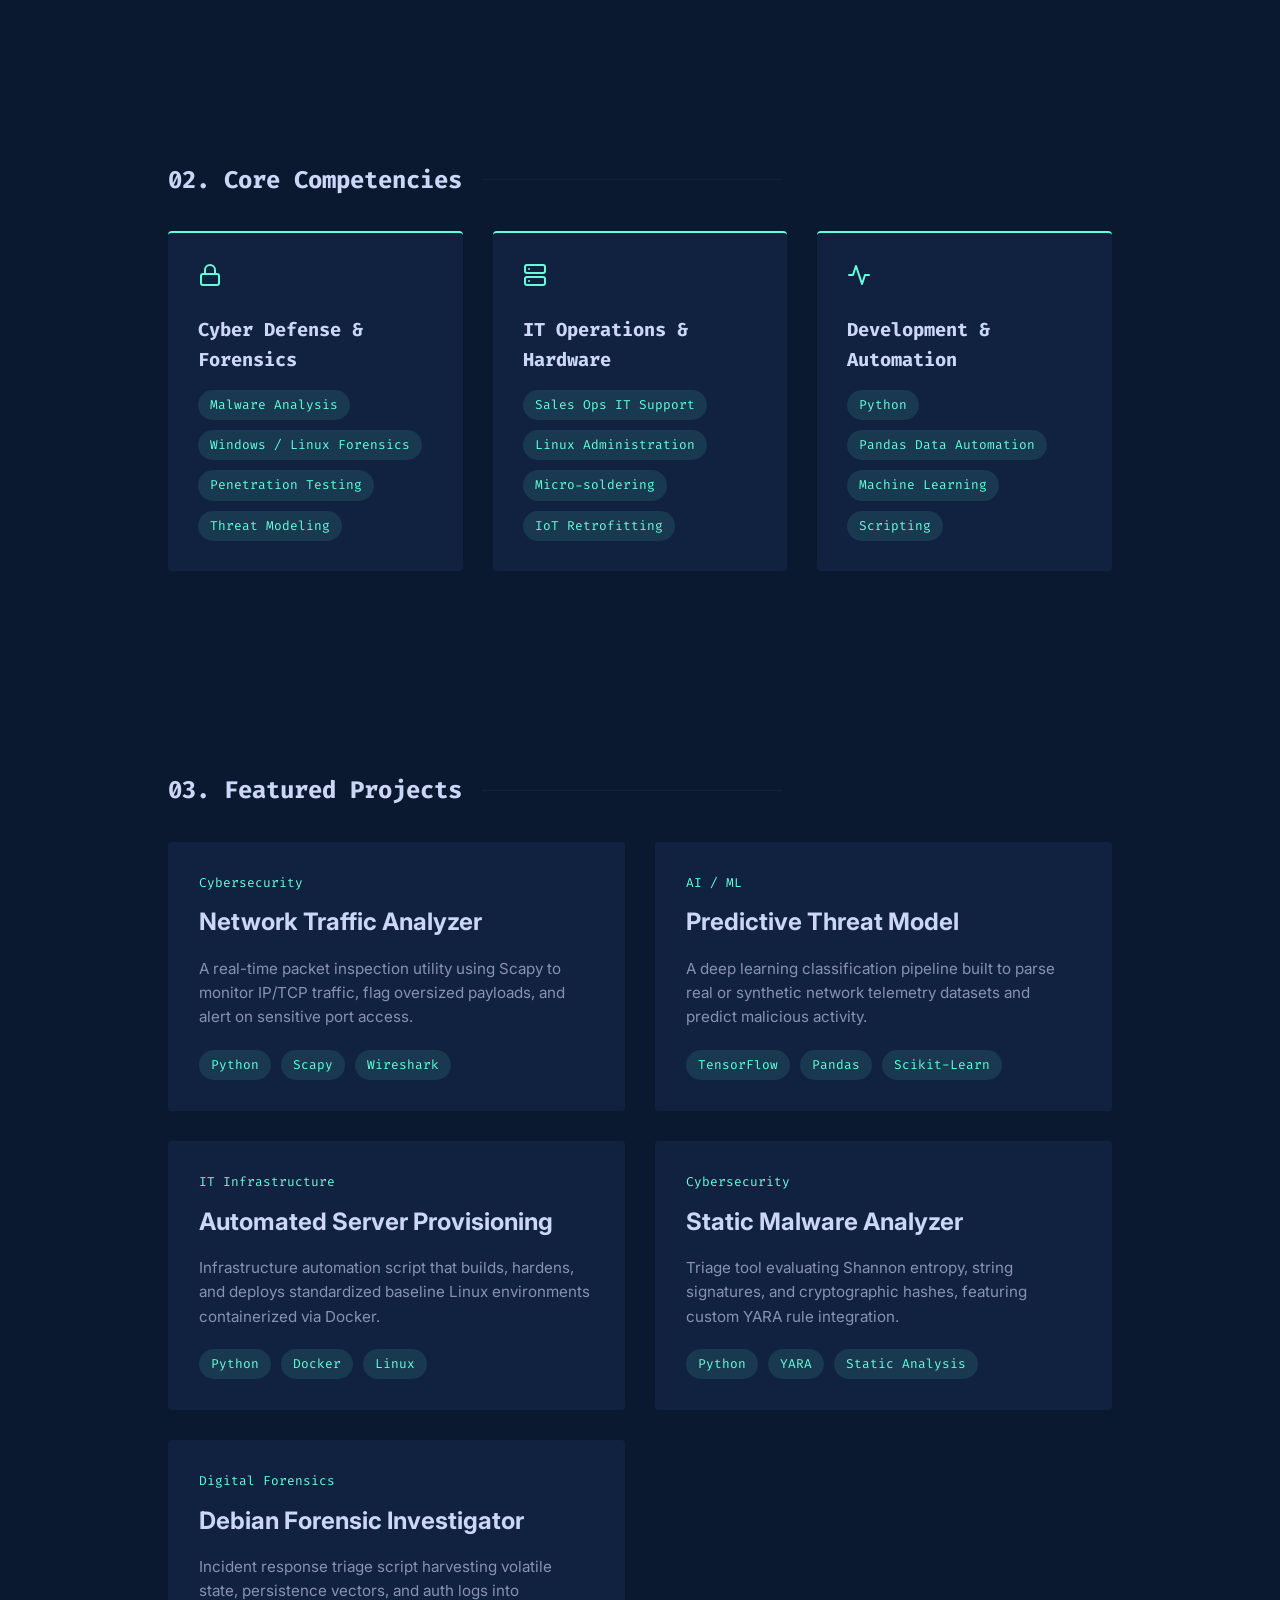
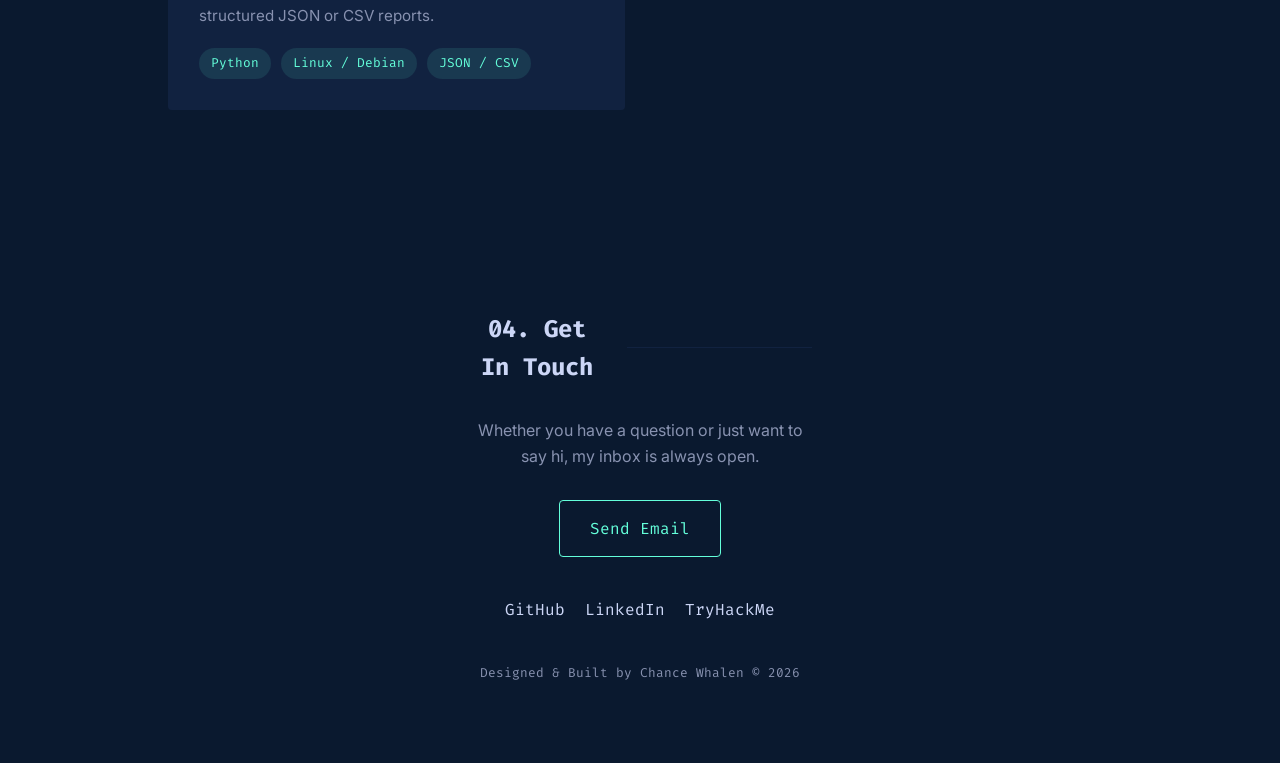
==== commit 5a07deb4: "Update index.html" ====
--- a/index.html
+++ b/index.html
@@ -55,7 +55,7 @@
         <div class="about-content">
             <div class="about-text">
                 <p>I am a Cybersecurity Researcher and IT professional currently working in Sales Operations IT Support. My technical foundation is uniquely hands-on: beginning as a licensed automotive mechanic, I developed a deeply analytical, root-cause approach to troubleshooting complex physical systems that I now apply to IT infrastructure.</p>
-                <p>My expertise bridges the physical and digital domains. I specialize in embedded hardware modifications, micro-soldering, RP2040 logic board integrations, and retrofitting legacy electronics. On the digital front, I actively develop hands-on experience through TryHackMe, focusing on Windows and Linux digital forensics, static malware analysis, and system architecture. Holding an ISC2 Certified in Cybersecurity credential and a certificate in cybersecurity from St. Francis Xavier University, I leverage both my hardware intuition and security training to engineer robust, resilient systems.</p>
+                <p>My expertise bridges the physical and digital domains. I'm well-versed in embedded hardware modifications, micro-soldering, and retrofitting legacy electronics. On the digital front, I actively develop hands-on experience through TryHackMe, focusing on Windows and Linux digital forensics, static malware analysis, and system architecture. Holding an ISC2 Certified in Cybersecurity credential and a certificate in cybersecurity from St. Francis Xavier University, I leverage both my hardware intuition and security training to engineer robust, resilient systems.</p>
             </div>
             <div class="about-stats">
                 <h3>Credentials & Focus Areas</h3>
@@ -64,7 +64,7 @@
                     <li>Cybersecurity Certificate (St. FX)</li>
                     <li>Sales Operations IT Support</li>
                     <li>Malware Analysis & Forensics</li>
-                    <li>Hardware Modifications (Micro-soldering, RP2040)</li>
+                    <li>Hardware Modifications</li>
                     <li>IoT & Legacy Device Retrofitting</li>
                 </ul>
             </div>
--- a/style.css
+++ b/style.css
@@ -270,8 +270,8 @@
 /* Skills Section */
 .skills-grid {
     display: grid;
-    grid-template-columns: repeat(auto-fit, minmax(300px, 1fr));
-    gap: 20px;
+    grid-template-columns: repeat(auto-fit, minmax(280px, 1fr));
+    gap: 30px;
 }
 
 .skill-card {
@@ -279,6 +279,9 @@
     padding: 30px;
     border-radius: 4px;
     border-top: 2px solid var(--accent);
+    display: flex;
+    flex-direction: column;
+    height: 100%;
 }
 
 .skill-icon {
@@ -295,6 +298,7 @@
     display: flex;
     flex-wrap: wrap;
     gap: 10px;
+    margin-top: auto;
 }
 
 .skill-tags span {
@@ -310,12 +314,14 @@
 .projects-grid {
     display: grid;
     grid-template-columns: repeat(auto-fit, minmax(300px, 1fr));
-    gap: 20px;
-}
+    gap: 30px;
+}
+
 a.project-card {
     text-decoration: none;
     color: inherit;
     display: block;
+    height: 100%;
 }
 
 .project-card {
@@ -324,6 +330,9 @@
     border-radius: 4px;
     transition: transform 0.3s, border-color 0.3s;
     border: 1px solid transparent;
+    display: flex;
+    flex-direction: column;
+    height: 100%;
 }
 
 .project-card:hover {
@@ -331,6 +340,12 @@
     border-color: var(--accent);
 }
 
+.project-content {
+    display: flex;
+    flex-direction: column;
+    height: 100%;
+}
+
 .project-category {
     font-family: var(--font-mono);
     color: var(--accent);
@@ -347,15 +362,24 @@
     color: var(--text-muted);
     margin-bottom: 20px;
     font-size: 0.95rem;
+    flex-grow: 1;
 }
 
 .project-tech {
     display: flex;
-    gap: 15px;
+    gap: 10px;
     list-style: none;
     font-family: var(--font-mono);
     font-size: 0.8rem;
-    color: var(--text-muted);
+    flex-wrap: wrap;
+    margin-top: auto;
+}
+
+.project-tech li {
+    background-color: rgba(100, 255, 218, 0.1);
+    color: var(--accent);
+    padding: 5px 12px;
+    border-radius: 20px;
 }
 
 /* Contact Section & Footer */
